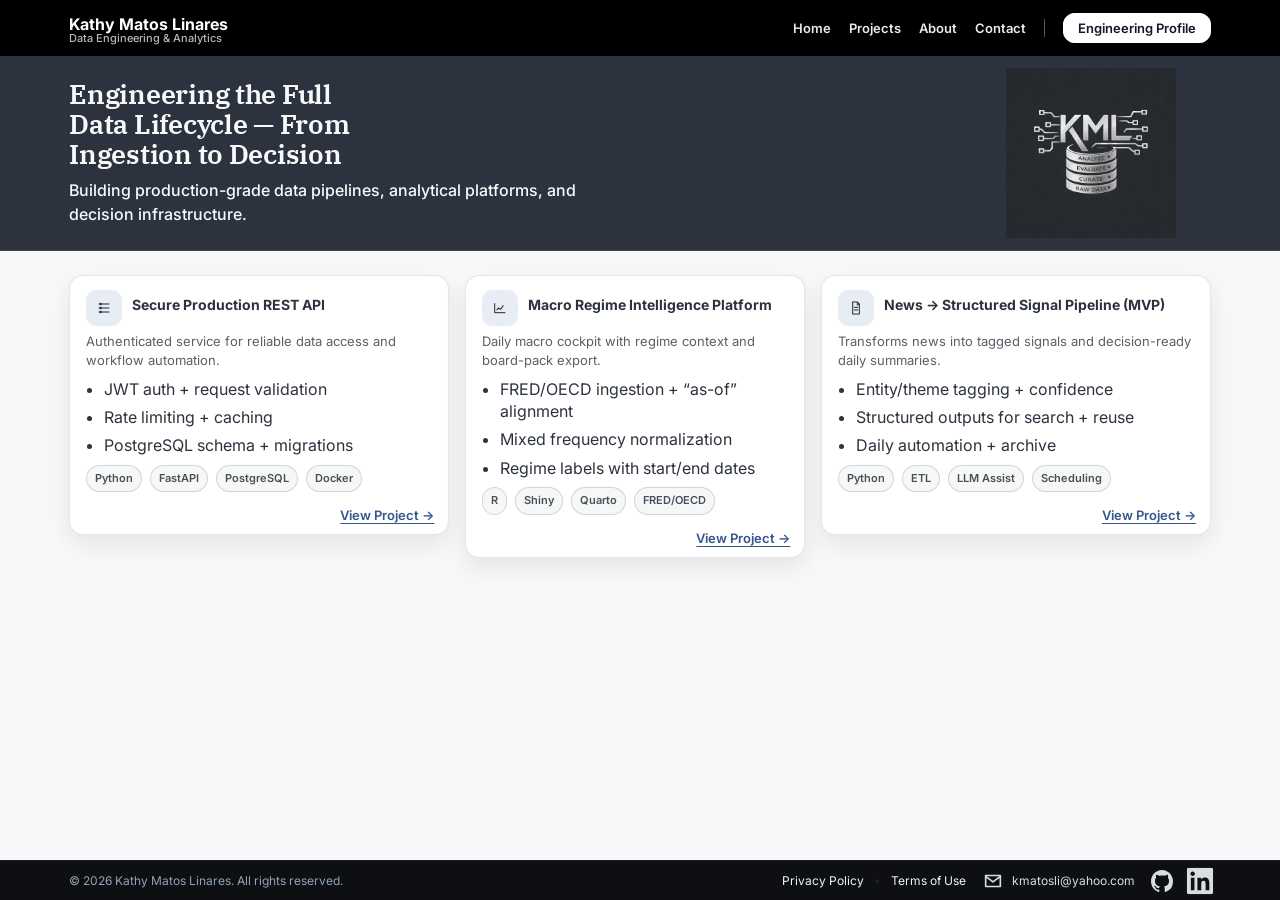
==== index.html @ 3beb9f5c "initial commit" ====
<!doctype html>
<html lang="en">
  <head>
    <!-- ============================================================
       KML — Landing Page (index.html)
       What this file does:
       - Defines the semantic HTML structure for the landing page
       - Includes required sections: Nav, Hero, Projects, Footer
       - Provides hooks for CSS + JS (hamburger menu, layout, components)
       Notes:
       - Styling lives in /css/*.css (linked below)
       - Interactions live in /js/*.js (linked below)
       ============================================================ -->
    <meta charset="UTF-8" />
    <meta name="viewport" content="width=device-width, initial-scale=1.0" />
    <meta
      name="description"
      content="Portfolio landing page showcasing data engineering, analytics infrastructure, and quantitative systems."
    />

    <title>Kathy Matos Linares | Data Engineering & Analytics</title>

    <!-- # ---- CSS (no styling here; just hooks) ---- -->
    <link rel="preconnect" href="https://fonts.googleapis.com" />
    <link rel="preconnect" href="https://fonts.gstatic.com" crossorigin />
    <link
      href="https://fonts.googleapis.com/css2?family=Inter:wght@400;500;600;700&family=IBM+Plex+Serif:wght@400;500;600&display=swap"
      rel="stylesheet"
    />

    <link rel="stylesheet" href="css/base.css" />
    <link rel="stylesheet" href="css/layout.css" />
    <link rel="stylesheet" href="css/components/architecture.css" />
    <link rel="stylesheet" href="css/components/footer.css" />
    <link rel="stylesheet" href="css/components/header.css" />
    <link rel="stylesheet" href="css/components/hero.css" />
    <link rel="stylesheet" href="css/components/project.css" />
    <!-- REMOVED: tabs.css (tabs/pills are removed from homepage) -->
    <link rel="stylesheet" href="css/components/ui.css" />
    <link rel="stylesheet" href="css/contact.css" />
    <link rel="stylesheet" href="css/pages.css" />
    <link rel="stylesheet" href="css/responsive.css" />
    <link rel="stylesheet" href="css/resume.css" />
  </head>

  <body class="page-home">
    <!-- ============================================================
       # ---- Header + Navigation Bar (Required) ----
       Requirements:
       - Uses <nav>, <ul>, <li>, <a>
       - Includes at least 4 links: Home, About, Projects, Contact
       ============================================================ -->

    <header class="site-header" role="banner">
      <nav class="container header-inner" aria-label="Primary Navigation">
        <div class="brand">
          <a class="brand-link" href="index.html" aria-label="Go to Home">
            <span class="brand-name">Kathy Matos Linares</span>
            <span class="brand-subtitle">Data Engineering &amp; Analytics</span>
          </a>
        </div>

        <ul class="navlinks">
          <li><a href="index.html">Home</a></li>
          <li><a href="projects.html">Projects</a></li>
          <li><a href="about.html">About</a></li>
          <li><a href="contact.html">Contact</a></li>

          <li class="nav-divider" aria-hidden="true"></li>

          <li>
            <a class="navlink--resume" href="resume.html"
              >Engineering Profile</a
            >
          </li>
        </ul>
      </nav>
    </header>

    <!-- ============================================================
       # ---- Main Content ----
       ============================================================ -->
    <main>
      <!-- ============================================================
         # ---- Hero Section (Required) ----
         ============================================================ -->
      <section class="hero" aria-label="Introduction">
        <div class="container hero-inner">
          <div class="hero-text">
            <h1 class="hero-title">
              Engineering the Full Data Lifecycle — From Ingestion to Decision
            </h1>

            <p class="hero-subtitle">
              Building production-grade data pipelines, analytical platforms,
              and decision infrastructure.
            </p>
          </div>

          <div class="hero-visual" aria-label="Logo">
            <img
              class="hero-logo"
              src="assets/images/kml_logo.png"
              alt="Kathy Matos logo"
            />
          </div>
        </div>
      </section>

      <!-- ============================================================
         # ---- Flagship Systems (No Tabs/Pills) ----
         ============================================================ -->
      <section class="home-panels" aria-label="Homepage Panels">
        <div class="container home-panels-inner">
          <div class="projects-grid">
            <!-- Card 1 -->
            <article class="project card">
              <div class="project-head">
                <div class="project-icon" aria-hidden="true">
                  <svg viewBox="0 0 24 24">
                    <path d="M4 6h16"></path>
                    <path d="M4 12h16"></path>
                    <path d="M4 18h16"></path>
                    <circle cx="7" cy="6" r="1"></circle>
                    <circle cx="7" cy="12" r="1"></circle>
                    <circle cx="7" cy="18" r="1"></circle>
                  </svg>
                </div>

                <h3 class="project-title">Secure Production REST API</h3>
              </div>

              <p class="project-identity">
                Authenticated service for reliable data access and workflow
                automation.
              </p>

              <ul class="project-highlights">
                <li>JWT auth + request validation</li>
                <li>Rate limiting + caching</li>
                <li>PostgreSQL schema + migrations</li>
              </ul>

              <ul class="project-tags" aria-label="Tech stack">
                <li class="tag">Python</li>
                <li class="tag">FastAPI</li>
                <li class="tag">PostgreSQL</li>
                <li class="tag">Docker</li>
              </ul>

              <a class="project-cta" href="projects.html">View Project →</a>
            </article>

            <!-- Card 2 -->
            <article class="project card">
              <div class="project-head">
                <div class="project-icon" aria-hidden="true">
                  <svg viewBox="0 0 24 24">
                    <path d="M4 19V5"></path>
                    <path d="M4 19h16"></path>
                    <path d="M7 15l3-3 3 2 4-6"></path>
                  </svg>
                </div>

                <h3 class="project-title">
                  Macro Regime Intelligence Platform
                </h3>
              </div>

              <p class="project-identity">
                Daily macro cockpit with regime context and board-pack export.
              </p>

              <ul class="project-highlights">
                <li>FRED/OECD ingestion + “as-of” alignment</li>
                <li>Mixed frequency normalization</li>
                <li>Regime labels with start/end dates</li>
              </ul>

              <ul class="project-tags" aria-label="Tech stack">
                <li class="tag">R</li>
                <li class="tag">Shiny</li>
                <li class="tag">Quarto</li>
                <li class="tag">FRED/OECD</li>
              </ul>

              <a class="project-cta" href="projects.html">View Project →</a>
            </article>

            <!-- Card 3 -->
            <article class="project card">
              <div class="project-head">
                <div class="project-icon" aria-hidden="true">
                  <svg viewBox="0 0 24 24">
                    <path d="M7 3h7l3 3v15H7V3z"></path>
                    <path d="M14 3v4h4"></path>
                    <path d="M9 11h6"></path>
                    <path d="M9 15h6"></path>
                  </svg>
                </div>

                <h3 class="project-title">
                  News → Structured Signal Pipeline (MVP)
                </h3>
              </div>

              <p class="project-identity">
                Transforms news into tagged signals and decision-ready daily
                summaries.
              </p>

              <ul class="project-highlights">
                <li>Entity/theme tagging + confidence</li>
                <li>Structured outputs for search + reuse</li>
                <li>Daily automation + archive</li>
              </ul>

              <ul class="project-tags" aria-label="Tech stack">
                <li class="tag">Python</li>
                <li class="tag">ETL</li>
                <li class="tag">LLM Assist</li>
                <li class="tag">Scheduling</li>
              </ul>

              <a class="project-cta" href="projects.html">View Project →</a>
            </article>
          </div>
        </div>
      </section>
    </main>

    <!-- ============================================================
     # ---- Footer (Required)
     FIXED STRUCTURE:
     footer.site-footer
       > .container
         > .footer-inner (flex row wrapper)
           > .footer-left
           > .footer-right
     ============================================================ -->
    <footer class="site-footer">
      <div class="container">
        <div class="footer-inner">
          <div class="footer-left">
            <p>© 2026 Kathy Matos Linares. All rights reserved.</p>
          </div>

          <div class="footer-right">
            <nav class="footer-legal" aria-label="Legal">
              <a class="footer-link" href="privacy.html">Privacy Policy</a>
              <span class="footer-dot" aria-hidden="true">•</span>
              <a class="footer-link" href="terms.html">Terms of Use</a>
            </nav>

            <a
              href="mailto:kmatosli@yahoo.com"
              class="email-link"
              aria-label="Email Kathy"
            >
              <svg
                viewBox="0 0 24 24"
                width="22"
                height="22"
                fill="none"
                stroke="currentColor"
                stroke-width="1.8"
                stroke-linecap="round"
                stroke-linejoin="round"
                aria-hidden="true"
              >
                <path d="M4 6h16v12H4z"></path>
                <path d="M4 7l8 6 8-6"></path>
              </svg>
              <span>kmatosli@yahoo.com</span>
            </a>

            <a
              href="https://github.com/kmatosli"
              target="_blank"
              rel="noreferrer"
              aria-label="GitHub Profile"
              class="footer-icon"
            >
              <svg
                viewBox="0 0 24 24"
                width="22"
                height="22"
                fill="currentColor"
                aria-hidden="true"
              >
                <path
                  d="M12 2C6.477 2 2 6.596 2 12.253c0 4.524 2.865 8.363 6.839 9.717
              .5.094.682-.22.682-.485 0-.24-.008-.874-.013-1.714-2.781.62-3.369-1.372-3.369-1.372
              -.454-1.18-1.11-1.494-1.11-1.494-.907-.636.069-.623.069-.623
              1.003.072 1.53 1.055 1.53 1.055.893 1.564 2.344 1.113 2.915.85
              .09-.664.35-1.113.636-1.37-2.221-.26-4.555-1.138-4.555-5.063
              0-1.118.39-2.032 1.029-2.748-.104-.262-.446-1.316.098-2.742
              0 0 .84-.275 2.75 1.05a9.19 9.19 0 0 1 2.504-.35c.85.004 1.706.12 2.504.35
              1.91-1.325 2.748-1.05 2.748-1.05.545 1.426.203 2.48.1 2.742
              .64.716 1.028 1.63 1.028 2.748 0 3.934-2.338 4.8-4.566 5.055
              .36.322.681.955.681 1.927 0 1.39-.012 2.512-.012 2.854
              0 .268.18.584.688.485A10.27 10.27 0 0 0 22 12.253C22 6.596 17.523 2 12 2z"
                ></path>
              </svg>
            </a>

            <a
              href="https://www.linkedin.com/in/kathy-matos-070802/"
              target="_blank"
              rel="noreferrer"
              aria-label="LinkedIn Profile"
              class="footer-icon"
            >
              <svg
                viewBox="0 0 24 24"
                width="22"
                height="22"
                fill="currentColor"
                aria-hidden="true"
              >
                <path
                  d="M20.447 20.452H17.1v-5.569c0-1.328-.027-3.037-1.852-3.037
              -1.853 0-2.136 1.445-2.136 2.939v5.667H9.655V9h3.214v1.561h.046
              c.477-.9 1.637-1.85 3.37-1.85 3.401 0 4.167 2.37 4.167 5.455v6.286zM5.337 7.433
              c-1.144 0-2.063-.926-2.063-2.065 0-1.138.92-2.063 2.063-2.063
              1.14 0 2.064.925 2.064 2.063 0 1.139-.925 2.065-2.064 2.065zM6.956 20.452H3.717V9h3.239v11.452zM22.225 0H1.771
              C.792 0 0 .774 0 1.727v20.545C0 23.227.792 24 1.771 24h20.451
              C23.2 24 24 23.227 24 22.273V1.727C24 .774 23.2 0 22.222 0h.003z"
                ></path>
              </svg>
            </a>
          </div>
        </div>
      </div>
    </footer>
  </body>
</html>
---- css/base.css ----
/* ============================================================
base.css — Global foundation (Kathy brand)
What this file does:
- Defines design tokens (colors + fonts)
- Applies safe global defaults (reset-ish)
- Sets typography defaults (Inter + IBM Plex Serif)
- DOES NOT define page layout (header/hero/cards grids belong elsewhere)

IMPORTANT:
- .container is defined ONLY in layout.css (single source of truth)
- Scrolling is allowed by default; landing page no-scroll is enforced in layout.css
============================================================ */

/* ============================================================
   # ---- Design tokens (colors + typography) ----
============================================================ */

:root {
  /* ---- Brand colors (from kathyColorList) ---- */
  --k-ink: #2c333e; /* AnchorInk */
  --k-blue-1: #34568b; /* ClassicBlue */
  --k-blue-2: #6889c0; /* Provence */
  --k-blue-3: #b3cde0; /* BabyBlue */
  --k-muted: #7c8488; /* Monument */
  --k-stucco: #a5968c; /* Stucco (rarely used) */
  --k-bg: #f7f8fa; /* OffWhite */
  --k-border: #e5e7eb; /* LightGrey */
  --k-peach: #f5b9a0; /* PeachQuartz (sparingly) */
  --k-corn: #f2e0b2; /* Cornhusk (sparingly) */

  /* ---- Header token ---- */
  --k-header-bg: #000000; /* Pure Black */

  /* ---- Typography (Serif for structure, Sans for data) ---- */
  --font-sans:
    "Inter", system-ui, -apple-system, "Segoe UI", Roboto, Helvetica, Arial,
    sans-serif;
  --font-serif: "IBM Plex Serif", Georgia, "Times New Roman", Times, serif;

  /* ---- Base type scale ---- */
  --text-base: 16px;
  --line-base: 1.5;

  /* ---- Common radii ---- */
  --radius-sm: 8px;
  --radius-md: 12px;

  /* ---- Focus ring ---- */
  --focus-ring: 0 0 0 3px rgba(104, 137, 192, 0.35); /* Provence @ 35% */
}

/* ============================================================
   Global defaults
============================================================ */

html {
  height: 100%;
  font-size: var(--text-base);
}

*,
*::before,
*::after {
  box-sizing: border-box;
}

body {
  margin: 0;

  /* Default behavior for the whole site:
     - allow normal vertical scrolling
     - prevent horizontal overflow */
  overflow-x: hidden;
  overflow-y: auto;

  font-family: var(--font-sans);
  color: var(--k-ink);
  background-color: var(--k-bg);
  line-height: 1.6;
  -webkit-font-smoothing: antialiased;
  -moz-osx-font-smoothing: grayscale;
}

/* Structural typography */
h1,
h2,
h3,
h4,
h5,
h6 {
  font-family: var(--font-serif);
  font-weight: 600;
  margin: 0;
}

p {
  margin: 0;
}

ul,
ol {
  margin: 0;
  padding: 0;
}

img {
  max-width: 100%;
  height: auto;
  display: block;
}
---- css/layout.css ----
/* ============================================================
   FILE: layout.css
   PURPOSE:
   - Owns page structure + layout primitives (containers, flex/grid, spacing)
   - Header normal flow
   - Footer fixed to bottom
   - Main fills remaining space safely (reserves footer height)
   - Does NOT own component “look” (colors, typography, buttons, etc.)
   ============================================================ */

/* ============================================================
   TOC (search tokens):
   - Tokens: :root
   - Container: .container
   - Header layout: .site-header .header-inner
   - Main layout: main
   - Hero layout: .hero-inner
   - Panels layout: .home-panels .home-panels-inner .tabpanels
   - Projects layout: .projects-grid .project.card
   - Footer layout: .site-footer
   ============================================================ */

/* =========================
   Tokens
   ========================= */

:root {
  --header-h: 64px;
  --footer-h: 44px;
}

/* =========================
   Global container
   - Single source of truth for header/footer alignment
   ========================= */

.container {
  width: min(1280px, 92%);
  margin: 0 auto;
  padding-left: 18px;
  padding-right: 18px;
}

/* =========================
   Header (normal flow)
   ========================= */

.site-header {
  min-height: var(--header-h);
}

.header-inner {
  min-height: var(--header-h);
  display: flex;
  align-items: center;
  justify-content: space-between;
}

/* =========================
   Main (viewport fit + footer-safe)
   - Footer is fixed, so reserve space with padding-bottom
   ========================= */

main {
  height: auto;
  overflow: visible;
  display: block;
}

/* =========================
   Hero layout
   ========================= */

.hero-inner {
  display: flex;
  align-items: flex-start;
  justify-content: space-between;
  gap: 36px;
}

/* =========================
   Panels containment
   - Prevent parent containers from forcing extra height
   ========================= */

.home-panels-inner,
.tabpanels {
  height: auto;
}

/* =========================
   Projects layout
   - Prevent cards from stretching taller than content
   ========================= */

.projects-grid {
  display: flex;
  gap: 16px;
  align-items: flex-start;
}

.project.card {
  align-self: flex-start;
}

/* =========================
   Footer (fixed to bottom)
   ========================= */

.site-footer {
  position: fixed;
  left: 0;
  right: 0;
  bottom: 0;
  height: var(--footer-h);
  display: flex;
  align-items: center;
  z-index: 999;
}

/* ============================================================
   Desktop/Laptop: strict no-scroll landing page (fits 100vh)
   - Mobile/tablet scroll remains allowed via responsive.css
   ============================================================ */
@media (min-width: 901px) {
  html,
  body {
    height: 100%;
    overflow: hidden;
  }

  /* Reduce chrome height slightly for smaller laptops */
  :root {
    --header-h: 56px;
    --footer-h: 40px;
  }

  main {
    height: calc(100vh - var(--header-h) - var(--footer-h));
    overflow: hidden;
    display: flex;
    flex-direction: column;
    min-height: 0;
  }

  .site-header {
    min-height: var(--header-h);
  }

  .header-inner {
    min-height: var(--header-h);
  }

  /* Hero remains content-sized */
  .hero {
    flex: 0 0 auto;
  }

  /* Panels absorb remaining height */
  .home-panels {
    flex: 1;
    min-height: 0;
  }

  .home-panels-inner {
    height: 100%;
    display: flex;
    flex-direction: column;
    min-height: 0;
  }

  /* Tabs do not grow */
  .tabs {
    flex: 0 0 auto;
  }

  /* Projects row fills leftover height */
  .projects-grid {
    flex: 1;
    min-height: 0;
    align-items: stretch;
  }

  .project.card {
    align-self: stretch;
    height: 100%;
  }

  .site-footer {
    height: var(--footer-h);
  }


   /* ============================================================
     PROJECTS PAGE ONLY: allow scroll
     ============================================================ */

  /* allow the document to scroll on projects */
  .page-projects {
    overflow-y: auto;
  }

  /* make main a normal block container so content can extend */
  .page-projects main {
    height: auto;
    overflow: visible;
    display: block;
    min-height: 0;
    padding-bottom: calc(var(--footer-h) + 24px); /* prevents last cards hiding behind fixed footer */
  }

  /* projects grid should wrap onto new rows */
  .page-projects .projects-grid {
    flex: initial;          /* neutralize the flex-fill rules */
    min-height: initial;
    align-items: flex-start;
    flex-wrap: wrap;        /* IMPORTANT: allows additional cards to wrap */
  }

  .page-projects .project.card {
    height: auto;
    align-self: flex-start;
}


/* ============================================================
   ABOUT PAGE ONLY: allow scroll
   ============================================================ */

/* allow the document to scroll on about */
.page-about {
  overflow-y: auto;
}

/* make main a normal block container so content can extend */
.page-about main {
  height: auto;
  overflow: visible;
  display: block;
  min-height: 0;
  padding-bottom: calc(var(--footer-h) + 24px); /* keeps content above fixed footer */
}
---- css/components/architecture.css ----
/* ============================================================
   # ---- Architecture Visual Strip (Engineering Profile) ----
   - Centered, narrower than body text (Option B)
   - Text arrows between nodes (Option A)
   - Subtle hover only
   ============================================================ */

.arch-visual {
  margin: 18px 0 22px 0; /* breathing room under title */
}

.arch-visual-inner {
  /* Option B: narrower and centered */
  width: min(760px, 86%);
  margin: 0 auto;

  display: flex;
  align-items: center;
  justify-content: center;
  flex-wrap: wrap; /* allows wrap on smaller screens */
  gap: 10px;
}

.arch-chip {
  font-family: var(--font-sans);
  font-weight: 700;
  font-size: 12px;
  letter-spacing: 0.01em;

  background: #fff;
  color: rgba(44, 51, 62, 0.88);
  border: 1px solid rgba(44, 51, 62, 0.14);
  border-radius: 999px;

  padding: 10px 12px;
  display: inline-flex;
  align-items: center;

  transition:
    transform 0.12s ease,
    border-color 0.12s ease,
    background 0.12s ease;
}

.arch-visual {
  margin: 14px 0 16px 0;
}

.arch-chip--accent {
  border-color: rgba(52, 86, 139, 0.55); /* ClassicBlue */
  background: rgba(104, 137, 192, 0.12); /* Provence tint */
  color: rgba(44, 51, 62, 0.92);
}

.arch-arrow {
  font-family: var(--font-sans);
  font-weight: 800;
  color: rgba(124, 132, 136, 0.65); /* Monument-ish */
  user-select: none;
}

/* Subtle hover only */
.arch-chip:hover {
  transform: translateY(-1px);
  border-color: rgba(44, 51, 62, 0.22);
}

.arch-chip--accent:hover {
  border-color: rgba(52, 86, 139, 0.78);
}
---- css/components/footer.css ----
/* ============================================================
   FILE: footer.css
   TOC (search tokens):
   - Footer surface: .site-footer
   - Container alignment: .site-footer .container
   - Row layout: .footer-inner .footer-left .footer-right
   - Legal links: .footer-legal .footer-link .footer-dot
   - Contact: .email-link
   - Icons: .footer-icon
   - SVG baseline fix: .site-footer svg
   ============================================================ */

/* =========================
   Footer surface (appearance)
   ========================= */

.site-footer {
  background: #0d0f13;
  border-top: 1px solid rgba(255, 255, 255, 0.06);
  line-height: 1;
}

/* =========================
   Container alignment (structural)
   IMPORTANT:
   - Do NOT override .container width/padding here
   - This is what keeps header/footer aligned
   ========================= */

.site-footer .container {
  height: 100%;
  display: flex;
  align-items: center;
  padding-top: 0;
  padding-bottom: 0;
}

/* =========================
   Footer row layout
   ========================= */

.footer-inner {
  width: 100%;
  display: flex;
  justify-content: space-between;
  align-items: center;
  gap: 16px;
}

.footer-left {
  font-size: 12px;
  color: #94a3b8;
  opacity: 1;
}

.footer-left p {
  margin: 0;
}

.footer-right {
  display: flex;
  align-items: center;
  gap: 16px;
}

/* =========================
   Legal links
   ========================= */

.footer-legal {
  display: flex;
  align-items: center;
  gap: 10px;
  font-family: var(--font-sans);
  font-size: 12px;
  opacity: 1;
}

.footer-link {
  color: #f1f5f9;
  text-decoration: none;
}

.footer-link:hover {
  text-decoration: underline;
  text-underline-offset: 4px;
}

.footer-dot {
  opacity: 0.5;
}

/* =========================
   Email link (icon + text)
   ========================= */

.email-link {
  display: inline-flex;
  align-items: center;
  gap: 8px;
  text-decoration: none;
  color: #d9dde3;
  font-size: 12px;
  opacity: 1;
  transition: opacity 0.2s ease;
}

.email-link:hover {
  opacity: 1;
}

/* =========================
   Icons
   ========================= */

.footer-icon {
  display: inline-flex;
  align-items: center;
  justify-content: center;
  color: #d9dde3;
  opacity: 1;
  transform: scale(1.2);
  transform-origin: center;
  transition:
    transform 0.2s ease,
    opacity 0.2s ease;
}

.footer-icon:hover {
  transform: translateY(-2px);
  opacity: 1;
}

/* SVG baseline fix */
.site-footer svg {
  display: block;
}

.footer-icon svg {
  width: 22px;
  height: 22px;
}

.email-link svg {
  width: 22px;
  height: 22px;
}
---- css/components/header.css ----
/* ============================================================
   FILE: header.css
   PURPOSE:
   - Header styling only (no layout sizing)
   - Brand + navigation
   - Resume CTA variant
   ============================================================ */

/* =========================
   Header appearance
   ========================= */

.site-header {
  background: var(--k-header-bg); /* Pure black */
}

/* =========================
   Brand
   ========================= */

.brand-link {
  display: inline-flex;
  flex-direction: column;
  gap: 1px;
  line-height: 1.05;
  text-decoration: none;
}

.brand-name {
  font-family: var(--font-sans);
  font-weight: 700;
  font-size: 16px;
  line-height: 1.05;
  color: #fff;
}

.brand-subtitle {
  font-family: var(--font-sans);
  font-weight: 500;
  font-size: 11px;
  line-height: 1;
  margin: 0;
  color: rgba(255, 255, 255, 0.72);
}

/* =========================
   Nav
   ========================= */

.navlinks {
  list-style: none;
  display: flex;
  align-items: center;
  gap: 18px;
  margin: 0;
  padding: 0;
}

.navlinks a {
  font-family: var(--font-sans);
  font-weight: 600;
  font-size: 13px;
  line-height: 1;
  color: #ffffff;
  text-decoration: none;
  opacity: 0.92;
  transition: opacity 0.18s ease;
}

.navlinks a:hover {
  opacity: 1;
  text-decoration: underline;
  text-underline-offset: 6px;
}

.navlinks a:focus-visible {
  outline: 2px solid var(--k-blue-2);
  outline-offset: 3px;
  border-radius: 6px;
  opacity: 1;
}

/* =========================
   Divider
   ========================= */

.nav-divider {
  width: 1px;
  height: 18px;
  background: rgba(255, 255, 255, 0.35);
}

/* =========================
   Resume CTA (Engineering Profile)
   FIXED: specificity + visible text
   ========================= */

.navlinks a.navlink--resume {
  background: #ffffff;
  color: #111827; /* dark readable text */

  padding: 6px 14px;
  border-radius: 12px;

  border: 1px solid rgba(255, 255, 255, 0.85);

  /* fixed shadow (previous version invalid) */
  box-shadow: 0 8px 18px rgba(0, 0, 0, 0.18);

  opacity: 1;
  text-decoration: none;

  transition:
    transform 0.18s ease,
    box-shadow 0.18s ease,
    background 0.18s ease;
}

.navlinks a.navlink--resume:hover {
  transform: translateY(-1px);
  box-shadow: 0 12px 24px rgba(0, 0, 0, 0.22);
  text-decoration: none;
}

.navlinks a.navlink--resume:focus-visible {
  outline: 2px solid var(--k-blue-2);
  outline-offset: 3px;
  border-radius: 12px;
}
---- css/components/hero.css ----
/* ============================================================
   FILE: hero.css
   TOC (search tokens):
   - Surface: .hero
   - Layout: .hero-inner .hero-text .hero-visual
   - Typography: .hero-title .hero-subtitle .hero-specialization
   - Divider + tags: .hero-divider .hero-tags
   - Logo: .hero-logo .logo-sheen ::after @keyframes sheenUp
   - Motion: prefers-reduced-motion
   ============================================================ */

/* =========================
   Hero surface (appearance)
   ========================= */

.hero {
  background: var(--k-ink); /* AnchorInk */
  color: var(--k-bg); /* readable text on dark */

  /* KEY FIX: shrink vertical footprint */
  padding-top: 16px;
  padding-bottom: 16px;
  border-bottom: 1px solid rgba(255, 255, 255, 0.08); /* subtle transition edge */
}

/* =========================
   Hero layout (structural)
   - Keeps logo from forcing extra height
   ========================= */

.hero-inner {
  display: flex;
  justify-content: space-between;
  align-items: center; /* KEY: vertically center rather than stretch */
  gap: 24px; /* tighter than before */
}

.hero-text {
  min-width: 0; /* prevents overflow issues with long text */
}

.hero-visual {
  display: flex;
  align-items: center;
  justify-content: flex-end; /* align to container edge */
  max-height: 260px;
  min-width: 0;
}

/* =========================
   Hero typography
   ========================= */

.hero-title {
  font-family: var(--font-serif); /* IBM Plex Serif */
  font-weight: 600;
  font-size: clamp(21px, 2.08vw, 29px);
  line-height: 1.12;
  letter-spacing: -0.01em;
  margin: 0 0 10px 0; /* slightly tighter */
  color: var(--k-bg); /* OffWhite */
  max-width: 20ch;
}

.hero-subtitle {
  font-family: var(--font-sans); /* Inter */
  font-weight: 500;
  font-size: 16px; /* requirement */
  line-height: 1.5; /* requirement */
  margin: 0; /* KEY FIX: remove extra bottom space */
  color: #f8fafc; /* keeps strong contrast */
  max-width: 56ch;
}

/* Keep this class for other pages/variants, even if removed from index.html */
.hero-specialization {
  margin: 10px 0 0 0;
  font-family: var(--font-sans);
  font-size: 13px;
  line-height: 1.5;
  color: rgba(255, 255, 255, 0.7);
  max-width: 62ch;
}

/* =========================
   Divider + tags
   ========================= */

.hero-divider {
  height: 1px;
  width: 100%;
  background: rgba(255, 255, 255, 0.16);
  margin: 12px 0 12px 0; /* slightly tighter */
}

.hero-tags {
  list-style: none;
  display: flex;
  flex-wrap: wrap;
  gap: 10px;
  margin: 0; /* KEY FIX: remove extra bottom space */
  padding: 0;
}

/* =========================
   Logo
   - KEY FIX: smaller + responsive clamp
   ========================= */

.hero-logo {
  width: clamp(180px, 22vw, 240px); /* smaller than min(320px, 40vw) */
  height: auto;
  max-height: 220px;
  object-fit: contain;
}

/* sheen wrapper stays intact */
.logo-sheen {
  position: relative;
  display: inline-block;
  border-radius: 16px;
  overflow: hidden;
}

.logo-sheen::after {
  content: "";
  position: absolute;
  top: 110%;
  left: -30%;
  width: 160%;
  height: 55%;
  transform: rotate(-12deg);
  background: linear-gradient(
    to right,
    rgba(255, 255, 255, 0) 0%,
    rgba(255, 255, 255, 0.1) 35%,
    rgba(255, 255, 255, 0.22) 50%,
    rgba(255, 255, 255, 0.1) 65%,
    rgba(255, 255, 255, 0) 100%
  );
  animation: sheenUp 9s ease-in-out infinite;
  pointer-events: none;
}

@keyframes sheenUp {
  0%,
  55% {
    top: 115%;
    opacity: 0;
  }
  60% {
    opacity: 0.25;
  }
  78% {
    top: -60%;
    opacity: 0.18;
  }
  100% {
    top: -60%;
    opacity: 0;
  }
}

/* =========================
   Motion accessibility
   ========================= */

@media (prefers-reduced-motion: reduce) {
  .logo-sheen::after {
    animation: none;
  }
}

@media (min-width: 901px) {
  .hero {
    padding-top: 12px;
    padding-bottom: 12px;
  }

  .hero-inner {
    gap: 18px;
  }

  .hero-title {
    margin-bottom: 8px;
  }

  .hero-visual {
    max-height: 200px;
  }

  .hero-logo {
    max-height: 170px;
  }
}
---- css/components/project.css ----
/* ============================================================
   FILE: project.css
   PURPOSE:
   - Make cards compact
   - Remove excess bottom whitespace
   - Keep original font sizes
   - Fix: remove stretching + tighten CTA + make tags readable on white cards
   - NEW: Pin CTA bottom-right without adding height
   ============================================================ */

/* =========================
   Card shell
   ========================= */

.project.card {
  border: 1px solid rgba(44, 51, 62, 0.12);
  border-radius: 14px;
  background: #fff;
  transition:
    transform 0.18s ease,
    box-shadow 0.18s ease,
    border-color 0.18s ease;
  box-shadow: 0 10px 24px rgba(0, 0, 0, 0.08);

  padding: 16px;
  align-self: flex-start;
  overflow: visible;
  height: auto;
  min-height: 0;

  /* NEW: anchor the absolute CTA */
  position: relative;
}

.project.card:hover {
  transform: translateY(-2px);
  box-shadow: 0 14px 30px rgba(0, 0, 0, 0.12);
  border-color: rgba(44, 51, 62, 0.22);
}

/* =========================
   Icon chip
   ========================= */

.project-icon {
  width: 36px;
  height: 36px;
  border-radius: 10px;
  background: rgba(104, 137, 192, 0.16);
  display: inline-flex;
  align-items: center;
  justify-content: center;
  margin: 0 0 6px 0;
}

.project-icon svg {
  width: 16px;
  height: 16px;
  stroke: currentColor;
  fill: none;
  stroke-width: 1.6;
  display: block;
}

/* =========================
   Card header row (icon + title)
   - saves vertical space by placing title beside icon
   ========================= */

.project-head {
  display: flex;
  align-items: center;
  gap: 10px;
  margin: 0 0 6px 0; /* replaces stacked spacing */
}

/* remove bottom margin when icon sits in the header row */
.project-head .project-icon {
  margin: 0;
  flex: 0 0 auto;
}

/* keep titles on one line to save height (ellipsis allowed) */
.project-head .project-title {
  margin: 0;
  white-space: nowrap;
  overflow: hidden;
  text-overflow: ellipsis;
  min-width: 0;
}

/* =========================
   Typography (UNCHANGED)
   ========================= */

.project-title {
  font-family: var(--font-sans);
  font-weight: 700;
  font-size: 14px;
  margin: 0 0 6px 0;
  color: var(--k-ink);
}

.project-identity {
  font-family: var(--font-sans);
  font-size: 13px;
  line-height: 1.35;
  margin: 0 0 8px 0;
  color: rgba(44, 51, 62, 0.78);
}

/* =========================
   Highlights
   ========================= */

.project-highlights {
  margin: 0;
  padding-left: 16px;
  font-size: 16px;
  line-height: 1.55;
  margin-top: 12px;
}

.project-highlights li {
  margin: 0;
}

.project-highlights li + li {
  margin-top: 8px;
}

/* =========================
   Tags
   ========================= */

.project-tags {
  list-style: none;
  display: flex;
  flex-wrap: wrap;
  gap: 4px;
  margin: 6px 0 0 0;
  padding: 0;
}

/* REMOVE BOTTOM WHITESPACE */
.project-tags:last-child {
  margin-bottom: 0;
}

/* Prevent margin collapse from last child */
.project.card > *:last-child {
  margin-bottom: 0;
}

/* your existing size rule */
.project-tags .tag {
  font-size: 10px;
  padding: 0;
}

/* FIX: tags were inheriting global white-on-transparent styles (ui.css) */
.project.card .tag {
  color: rgba(44, 51, 62, 0.85);
  border: 1px solid rgba(44, 51, 62, 0.18);
  background: rgba(44, 51, 62, 0.04);
}

/* ============================================================
   HARD OVERRIDES (wins against ui.css / global .card rules)
   - removes bottom whitespace
   - prevents flex "space-between" stretch
   - NEW: reserve space for bottom-right CTA
   ============================================================ */

.project.card {
  height: auto !important;
  min-height: 0 !important;
  display: block !important;

  /* IMPORTANT:
     This used to be 14px !important which prevents CTA pinning.
     We reserve space so CTA doesn't overlap tags. */
  padding-bottom: 42px !important;
}

.project.card > *:last-child {
  margin-bottom: 0 !important;
  padding-bottom: 0 !important;
}

.project-highlights,
.project-tags {
  margin-bottom: 0 !important;
}

.project-tags {
  padding-bottom: 0 !important;
}

/* ============================================================
   Desktop/Laptop: compact cards WITHOUT stretching height
   ============================================================ */

@media (min-width: 901px) {
  .project.card {
    padding: 14px 16px !important; /* slightly tighter */
    padding-bottom: 42px !important; /* keep CTA reserve */
    display: block !important;
    height: auto !important;
    min-height: 0 !important;
  }

  /* keep project-head spacing tight on desktop */
  .project-head {
    margin-bottom: 6px !important;
  }

  /* ensure the default bottom margin doesn't re-add height */
  .project-title {
    margin-bottom: 6px !important;
  }

  .project-identity {
    line-height: 1.45 !important;
    margin-bottom: 8px !important;
  }

  .project-highlights {
    margin: 8px 0 0 0;
    padding-left: 18px;
    line-height: 1.4;
  }

  .project-highlights li {
    margin: 0;
  }

  .project-highlights li + li {
    margin-top: 6px !important;
  }

  .project-tags {
    margin-top: 8px !important;
    gap: 8px !important;
  }

  .project-tags .tag {
    font-size: 11px !important;
    padding: 4px 8px !important;
  }
}

/* =========================
   CTA
   - NEW: bottom-right pinned, does not add whitespace
   ========================= */

.project-cta {
  display: inline-block;
  margin-top: 0; /* remove flow spacing */
  font-family: var(--font-sans);
  font-weight: 600;
  font-size: 13px;
  line-height: 1.1;
  color: var(--k-blue-1);
  text-decoration: underline;
  text-underline-offset: 3px;

  /* pin bottom-right inside the card */
  position: absolute;
  right: 14px;
  bottom: 12px;
  white-space: nowrap;
}

.project-cta:hover {
  color: var(--k-blue-2);
}

.section-kicker {
  margin: 0 0 10px 0;
  font-family: var(--font-sans);
  font-size: 13px;
  line-height: 1.35;
  color: rgba(44, 51, 62, 0.7);
}
---- css/components/ui.css ----
/* Button primitives (reusable across site) */
.btn {
  display: inline-block;
  padding: 10px 14px;
  border-radius: 12px;
  font-family: var(--font-sans);
  font-weight: 600;
  font-size: 13px;
  text-decoration: none;
}

.btn-primary {
  background: var(--k-blue-1); /* Classic Blue */
  color: var(--k-bg);
}

.btn-primary:hover,
.btn-primary:focus {
  background: var(--k-blue-2); /* Provence */
  color: var(--k-bg);
}

.btn-secondary {
  background: transparent;
  color: var(--k-bg);
  border: 1px solid rgba(229, 231, 235, 0.35); /* LightGrey subtle */
}

.btn-secondary:hover,
.btn-secondary:focus {
  background: var(--k-blue-2); /* Provence */
  color: var(--k-bg);
}

.tag {
  font-family: var(--font-sans);
  font-size: 12px;
  font-weight: 600;
  color: rgba(255, 255, 255, 0.85);
  border: 1px solid rgba(255, 255, 255, 0.22);
  background: rgba(255, 255, 255, 0.06);
  padding: 7px 10px;
  border-radius: 999px;
}

.section-title {
  font-family: var(--font-serif);
  font-weight: 600;
  font-size: 18px;
  margin: 0;
  color: var(--k-ink);
}

.section-link {
  font-family: var(--font-sans);
  font-weight: 600;
  font-size: 13px;
  text-decoration: none;
  color: var(--k-blue-1);
}

.section-link:hover {
  text-decoration: underline;
  text-underline-offset: 5px;
}

.section-kicker {
  font-family: var(--font-sans);
  font-size: 12px;
  font-weight: 600;
  color: rgba(44, 51, 62, 0.65);
}
---- css/contact.css ----
/* css/contact.css — CONTACT PAGE ONLY
   Goal: compact, enterprise-grade, consistent with homepage system.
   NOTE: No page background is hardcoded. We inherit the site background.
*/

.contact-page {
  /* Layout */
  padding: 18px 0 28px;
}

.contact-page .container {
  /* Uses the global .container width/axis; this just prevents overly-wide content if needed */
  max-width: 980px;
}

/* -------------------------------------------------------------------------- */
/* Typography — reuse your global font vars (as used in pages.css)             */
/* -------------------------------------------------------------------------- */
.contact-page h1,
.contact-page h2,
.contact-page h3 {
  font-family: var(--font-serif);
}

.contact-page p,
.contact-page li,
.contact-page a,
.contact-page span {
  font-family: var(--font-sans);
}

/* -------------------------------------------------------------------------- */
/* Surface tokens (transparent overlays that work on your homepage background) */
/* -------------------------------------------------------------------------- */
.contact-page {
  --c-surface: rgba(255, 255, 255, 0.05);
  --c-surface-2: rgba(255, 255, 255, 0.08);
  --c-border: rgba(255, 255, 255, 0.14);
  --c-border-strong: rgba(255, 255, 255, 0.18);

  --c-text: rgba(255, 255, 255, 0.92);
  --c-muted: rgba(255, 255, 255, 0.74);
  --c-muted-2: rgba(255, 255, 255, 0.62);

  --c-shadow: 0 16px 38px rgba(0, 0, 0, 0.35);
  --c-shadow-soft: 0 10px 24px rgba(0, 0, 0, 0.22);

  --c-radius: 16px;
  --c-radius-sm: 12px;

  --c-focus: 2px solid rgba(255, 255, 255, 0.88);
  --c-focus-offset: 3px;
}

/* If your site is viewed in light mode, keep readability without flipping the whole page */
@media (prefers-color-scheme: light) {
  .contact-page {
    --c-surface: rgba(17, 24, 39, 0.04);
    --c-surface-2: rgba(17, 24, 39, 0.06);
    --c-border: rgba(17, 24, 39, 0.12);
    --c-border-strong: rgba(17, 24, 39, 0.18);

    --c-text: rgba(17, 24, 39, 0.96);
    --c-muted: rgba(17, 24, 39, 0.72);
    --c-muted-2: rgba(17, 24, 39, 0.6);

    --c-shadow: 0 14px 32px rgba(17, 24, 39, 0.12);
    --c-shadow-soft: 0 10px 22px rgba(17, 24, 39, 0.08);

    --c-focus: 2px solid rgba(17, 24, 39, 0.92);
  }
}

/* Safety: don’t let shared CSS accidentally recolor */
.contact-page h1,
.contact-page h2,
.contact-page h3,
.contact-page p,
.contact-page li {
  color: var(--c-text);
}

/* -------------------------------------------------------------------------- */
/* HERO — reduced header-to-hero gap + side CTA                               */
/* -------------------------------------------------------------------------- */
.contact-hero {
  padding: 12px 0 14px; /* tight like homepage */
  border-bottom: 1px solid var(--c-border);
}

.contact-hero__inner {
  display: flex;
  justify-content: space-between;
  align-items: flex-start;
  gap: 18px;
}

.contact-eyebrow {
  margin: 0 0 10px;
  letter-spacing: 0.14em;
  text-transform: uppercase;
  font-size: 0.82rem;
  color: var(--c-muted);
}

.contact-hero__copy h1 {
  margin: 0 0 10px;
  line-height: 1.12;
  font-weight: 600;
  font-size: clamp(30px, 3.1vw, 44px); /* matches your big homepage feel */
  color: var(--c-text);
}

.contact-subtitle {
  margin: 0 0 12px;
  max-width: 62ch;
  color: var(--c-muted);
  line-height: 1.5;
}

/* Chips (compressed) */
.contact-hero__areas {
  display: flex;
  flex-wrap: wrap;
  gap: 10px 12px;
  align-items: center;
  margin: 0;
}

.areas-label {
  color: var(--c-muted-2);
  font-size: 0.95rem;
}

.areas-chips {
  list-style: none;
  padding: 0;
  margin: 0;
  display: flex;
  flex-wrap: wrap;
  gap: 10px;
}

.chip {
  padding: 8px 10px;
  border-radius: 999px;
  border: 1px solid var(--c-border);
  background: var(--c-surface-2);
  color: var(--c-text);
  font-size: 0.92rem;
  line-height: 1;
  white-space: nowrap;
}

/* Right-side CTA */
.contact-hero__cta {
  flex: 0 0 auto;
  min-width: 180px;
  display: flex;
  flex-direction: column;
  align-items: flex-end;
  gap: 8px;
  padding-top: 22px; /* aligns with headline baseline */
}

.cta-hint {
  margin: 0;
  font-size: 0.9rem;
  color: var(--c-muted-2);
  text-align: right;
  max-width: 26ch;
}

/* -------------------------------------------------------------------------- */
/* Buttons — minimal, page-scoped                                              */
/* -------------------------------------------------------------------------- */
.contact-page .btn {
  display: inline-flex;
  align-items: center;
  justify-content: center;
  text-decoration: none;
  border-radius: 999px;
  padding: 12px 16px;
  font-weight: 600;
  line-height: 1;
  border: 1px solid transparent;
  transition:
    transform 120ms ease,
    box-shadow 120ms ease,
    background-color 120ms ease,
    border-color 120ms ease;
  user-select: none;
}

.contact-page .btn:focus-visible {
  outline: var(--c-focus);
  outline-offset: var(--c-focus-offset);
}

.contact-page .btn-primary {
  background: var(--c-text);
  color: rgba(0, 0, 0, 0.9);
  box-shadow: var(--c-shadow-soft);
}

.contact-page .btn-primary:hover {
  transform: translateY(-1px);
  box-shadow: var(--c-shadow);
}

.contact-page .btn-secondary {
  background: var(--c-surface-2);
  border-color: var(--c-border-strong);
  color: var(--c-text);
}

.contact-page .btn-secondary:hover {
  transform: translateY(-1px);
  box-shadow: var(--c-shadow-soft);
}

/* -------------------------------------------------------------------------- */
/* SECTION HEAD                                                                */
/* -------------------------------------------------------------------------- */
.contact-engagement {
  padding: 16px 0 10px; /* reduced dead space */
}

.section-head {
  display: flex;
  align-items: baseline;
  justify-content: space-between;
  gap: 14px;
  margin: 14px 0 14px;
}

.section-title {
  margin: 0;
  line-height: 1.2;
  font-weight: 600;
  font-size: 1.55rem;
}

.section-subtitle {
  margin: 0;
  color: var(--c-muted);
  line-height: 1.5;
  max-width: 70ch;
}

/* -------------------------------------------------------------------------- */
/* Cards — 3 columns desktop, subtle hover lift                                */
/* -------------------------------------------------------------------------- */
.cards-grid {
  display: grid;
  grid-template-columns: repeat(3, minmax(0, 1fr));
  gap: 14px;
}

.card {
  border: 1px solid var(--c-border);
  background: var(--c-surface);
  border-radius: var(--c-radius);
  box-shadow: var(--c-shadow-soft);
  padding: 14px;
  transition:
    transform 120ms ease,
    box-shadow 120ms ease;
}

.card:hover {
  transform: translateY(-2px);
  box-shadow: var(--c-shadow);
}

.card__header {
  margin-bottom: 10px;
  padding-bottom: 10px;
  border-bottom: 1px solid var(--c-border);
}

.card__title {
  margin: 0 0 8px;
  line-height: 1.2;
  font-weight: 600;
  font-size: 1.12rem;
}

.card__desc {
  margin: 0;
  color: var(--c-muted);
  line-height: 1.45;
}

.card__label {
  margin: 0 0 8px;
  color: var(--c-muted-2);
  font-size: 0.95rem;
  font-weight: 700;
}

.card__label--optional {
  margin-top: 12px;
}

.card__list {
  margin: 0 0 10px;
  padding-left: 18px;
  color: var(--c-text);
  line-height: 1.5;
}

.card__list li {
  margin: 6px 0;
}

.card__list--optional li {
  color: var(--c-muted);
}

.card__close {
  margin: 0;
  color: var(--c-muted);
  line-height: 1.45;
}

/* -------------------------------------------------------------------------- */
/* Response strip — compact, no dead space                                     */
/* -------------------------------------------------------------------------- */
.response-strip {
  margin-top: 14px;
  padding: 14px;
  border-radius: var(--c-radius);
  border: 1px solid var(--c-border-strong);
  background: var(--c-surface-2);
  box-shadow: var(--c-shadow-soft);
}

.response-strip__inner {
  display: grid;
  grid-template-columns: 1.35fr 0.65fr;
  gap: 14px;
  align-items: center;
}

.response-strip__title {
  margin: 0 0 8px;
  font-weight: 600;
  font-size: 1.25rem;
}

.response-strip__text {
  margin: 0;
  color: var(--c-muted);
  line-height: 1.5;
  max-width: 80ch;
}

.response-strip__cta {
  display: flex;
  flex-direction: column;
  gap: 10px;
  align-items: flex-start;
  justify-content: center;
}

.response-strip__note {
  margin: 0;
  color: var(--c-muted-2);
  font-size: 0.95rem;
  line-height: 1.35;
}

/* -------------------------------------------------------------------------- */
/* Responsive                                                                  */
/* -------------------------------------------------------------------------- */
@media (max-width: 980px) {
  .contact-hero__inner {
    flex-direction: column;
    gap: 10px;
  }

  .contact-hero__cta {
    padding-top: 0;
    align-items: flex-start;
  }

  .section-head {
    flex-direction: column;
    align-items: flex-start;
  }

  .cards-grid {
    grid-template-columns: repeat(2, minmax(0, 1fr));
  }

  .response-strip__inner {
    grid-template-columns: 1fr;
  }

  .response-strip__cta {
    flex-direction: row;
    flex-wrap: wrap;
    align-items: center;
  }
}

@media (max-width: 640px) {
  .contact-page {
    padding: 14px 0 24px;
  }

  .cards-grid {
    grid-template-columns: 1fr;
  }
}

@media (prefers-reduced-motion: reduce) {
  .contact-page .btn,
  .card {
    transition: none;
  }

  .contact-page .btn-primary:hover,
  .contact-page .btn-secondary:hover,
  .card:hover {
    transform: none;
  }
}
---- css/pages.css ----
/* ============================================================
   HOMEPAGE: Hero → Flagship spacing
   - Adds a subtle, senior gap without changing layout math
   ============================================================ */

.home-panels {
  margin-top: 24px;
}

/* =========================
   About page: executive layout
   - Constrain readable width
   - Consistent vertical rhythm
   ========================= */

.page-narrow {
  max-width: 780px; /* within 720–800 target */
  margin: 0 auto; /* centered on container axis */
}

.page-title {
  font-family: var(--font-serif);
  font-weight: 600;
  margin: 0 0 24px 0;
}

.page-lede,
.page-body {
  font-family: var(--font-sans);
  line-height: 1.6;
  margin: 0;
}

.page-lede + .page-lede,
.page-body + .page-body {
  margin-top: 14px;
}

/* Section spacing: 48px above headings, 24px below headings */
.about-section + .about-section {
  margin-top: 48px;
}

.page-h2 {
  font-family: var(--font-serif);
  font-weight: 600;
  margin: 0 0 24px 0;
}

.page-list {
  margin: 0;
  padding-left: 18px;
  line-height: 1.6;
}

.page-list li + li {
  margin-top: 10px;
}

/* CTA block: structured, not decorative */
.cta-block {
  border: 1px solid rgba(44, 51, 62, 0.12);
  border-radius: 14px;
  background: #fff;
  padding: 16px 18px;
}

.cta-links {
  display: flex;
  flex-wrap: wrap;
  gap: 12px 16px;
}

.cta-link {
  font-family: var(--font-sans);
  font-weight: 700;
  font-size: 13px;
  color: var(--k-blue-1);
  text-decoration: underline;
  text-underline-offset: 4px;
}

.cta-link:hover,
.cta-link:focus {
  color: var(--k-blue-2);
}

/* Nav active state (no header.css changes) */
.navlinks a[aria-current="page"] {
  opacity: 1;
  text-decoration: underline;
  text-underline-offset: 6px;
}

.page-narrow {
  max-width: 780px;
  margin: 0 auto;
}

.about-section + .about-section {
  margin-top: 48px;
}

.page-title,
.page-h2 {
  margin: 0 0 24px 0;
}

.page-lede,
.page-body,
.page-list {
  line-height: 1.6;
}

.page-list {
  padding-left: 18px;
}

.page-list li + li {
  margin-top: 10px;
}

.cta-block {
  border: 1px solid rgba(44, 51, 62, 0.12);
  border-radius: 14px;
  padding: 16px 18px;
  background: #fff;
}

.cta-links {
  display: flex;
  gap: 16px;
  flex-wrap: wrap;
}

.cta-link {
  font-weight: 700;
  font-size: 13px;
  text-decoration: underline;
  text-underline-offset: 4px;
}

.navlinks a[aria-current="page"] {
  opacity: 1;
  text-decoration: underline;
  text-underline-offset: 6px;
}

/* =========================
   About page — Strategic Differentiator
   Add to pages.css or about.css
   ========================= */

.page-narrow {
  max-width: 780px;
  margin: 0 auto;
}

.page-kicker {
  margin: 18px 0 10px;
  font-family: var(--font-sans);
  font-size: 12px;
  letter-spacing: 0.12em;
  text-transform: uppercase;
  color: rgba(17, 24, 39, 0.55);
}

.about-hero {
  margin-top: 10px;
}

.page-title {
  margin: 0 0 14px 0;
}

.page-lede {
  margin: 0 0 10px 0;
  font-family: var(--font-sans);
  font-size: 16px;
  line-height: 1.6;
  color: rgba(17, 24, 39, 0.85);
}

.page-body {
  margin: 0;
  font-family: var(--font-sans);
  font-size: 15px;
  line-height: 1.7;
  color: rgba(17, 24, 39, 0.82);
}

.about-section {
  margin-top: 36px;
}

.page-h2 {
  margin: 0 0 14px 0;
}

.page-list {
  margin: 0;
  padding-left: 18px;
  font-family: var(--font-sans);
  font-size: 15px;
  line-height: 1.7;
  color: rgba(17, 24, 39, 0.82);
}

.page-list li + li {
  margin-top: 10px;
}

/* CTA panel */
.cta-panel {
  margin-top: 6px;
  border-radius: 16px;
  padding: 18px 18px;
  background: #111827; /* dark panel */
  color: #fff;
  display: flex;
  justify-content: space-between;
  gap: 16px;
  align-items: center;
  flex-wrap: wrap;
}

.cta-title {
  margin: 0 0 6px 0;
  font-family: var(--font-sans);
  font-weight: 700;
  font-size: 16px;
  line-height: 1.25;
}

.cta-subtitle {
  margin: 0;
  font-family: var(--font-sans);
  font-size: 13px;
  line-height: 1.5;
  color: rgba(255, 255, 255, 0.78);
}

.cta-actions {
  display: flex;
  gap: 10px;
  align-items: center;
  flex-wrap: wrap;
}

/* Buttons (safe minimal styles if you don't already have them) */
.btn {
  display: inline-flex;
  align-items: center;
  justify-content: center;
  padding: 10px 14px;
  border-radius: 12px;
  font-family: var(--font-sans);
  font-size: 13px;
  font-weight: 700;
  text-decoration: none;
  white-space: nowrap;
}

.btn--primary {
  background: #ffffff;
  color: #111827;
}

.btn--ghost {
  border: 1px solid rgba(255, 255, 255, 0.35);
  color: #ffffff;
}
---- css/responsive.css ----
/* ============================================================
   FILE: responsive.css
   PURPOSE:
   - Tablet and down: allow normal scrolling + stack hero
   - Phone: keep any phone-specific layout tweaks
   ============================================================ */

/* --- Tablet and down: stack hero, allow wrapping, ENABLE SCROLL --- */
@media (max-width: 900px) {
  /* ✅ Undo desktop no-scroll strategy */
  html,
  body {
    height: auto;
    overflow: auto;
  }

  main {
    height: auto;
    overflow: visible;
    display: block;
  }

  /* ✅ Footer returns to normal document flow on tablet/phone */
  .site-footer {
    position: static;
    height: auto;
  }

  /* Existing layout behavior */
  .hero-inner {
    flex-direction: column;
    align-items: flex-start;
    gap: 18px;
  }

  .hero-visual {
    flex: 0 0 auto;
    width: 100%;
    justify-content: flex-start;
  }

  .projects-grid {
    flex-wrap: wrap;
  }

  .project.card {
    flex: 1 1 280px;
  }
}

/* --- Phone: keep phone-only tweaks (scroll already enabled above) --- */
@media (max-width: 600px) {
  /* Add phone-specific refinements here if needed.
     (No scroll rules here—handled at <=900px to cover all tablets.) */
}
---- css/resume.css ----
/* Resume page only — keep consistent with your existing tokens/fonts */

.resume-page {
  background: var(--k-bg);
  padding: 22px 0 34px 0;
}

/* Top hero block (compact, not poster-board tall) */
.resume-hero {
  display: grid;
  grid-template-columns: 1.35fr 1fr;
  gap: 18px;
  align-items: start;
  padding: 18px 0 10px 0;
}

.resume-kicker {
  font-family: var(--font-sans);
  font-weight: 700;
  font-size: 12px;
  letter-spacing: 0.06em;
  text-transform: uppercase;
  color: rgba(44, 51, 62, 0.55);
  margin: 0 0 8px 0;
}

.resume-title {
  font-family: var(--font-serif);
  font-weight: 650;
  font-size: 28px;
  line-height: 1.15;
  margin: 0 0 10px 0;
  color: var(--k-ink);
}

.resume-lede {
  font-family: var(--font-sans);
  font-size: 14px;
  line-height: 1.55;
  margin: 0 0 14px 0;
  color: rgba(44, 51, 62, 0.78);
  max-width: 70ch;
}

.resume-actions {
  display: flex;
  gap: 10px;
  flex-wrap: wrap;
}

/* Small visual: architecture strip */
.arch-visual {
  border: 1px solid rgba(44, 51, 62, 0.12);
  border-radius: 14px;
  background: #fff;
  padding: 12px;
}

.arch-visual-inner {
  display: flex;
  flex-wrap: wrap;
  align-items: center;
  gap: 8px;
}

.arch-chip {
  font-family: var(--font-sans);
  font-weight: 700;
  font-size: 12px;
  padding: 8px 10px;
  border-radius: 999px;
  border: 1px solid rgba(44, 51, 62, 0.12);
  background: rgba(44, 51, 62, 0.03);
  color: rgba(44, 51, 62, 0.86);
}

.arch-chip.is-accent {
  border-color: rgba(52, 86, 139, 0.4);
  background: rgba(104, 137, 192, 0.14);
}

.arch-arrow {
  font-family: var(--font-sans);
  font-weight: 900;
  color: rgba(44, 51, 62, 0.35);
}

.arch-caption {
  margin: 10px 0 0 0;
  font-family: var(--font-sans);
  font-size: 12.5px;
  color: rgba(44, 51, 62, 0.68);
}

/* Contact row */
.resume-meta {
  margin-top: 10px;
  padding: 10px 0 14px 0;
  border-top: 1px solid rgba(44, 51, 62, 0.1);
  border-bottom: 1px solid rgba(44, 51, 62, 0.1);
}

.resume-meta-row {
  font-family: var(--font-sans);
  font-size: 13px;
  color: rgba(44, 51, 62, 0.75);
  display: flex;
  flex-wrap: wrap;
  gap: 8px;
  align-items: center;
}

.meta-link {
  color: var(--k-blue-1);
  text-decoration: none;
  font-weight: 650;
}

.meta-link:hover {
  text-decoration: underline;
  text-underline-offset: 4px;
}

.meta-dot {
  color: rgba(44, 51, 62, 0.35);
}

/* Cards grid */
.resume-grid {
  margin-top: 16px;
  display: grid;
  grid-template-columns: 1fr 1fr;
  gap: 14px;
}

.resume-card {
  border: 1px solid rgba(44, 51, 62, 0.12);
  background: #fff;
  border-radius: 14px;
  padding: 14px;
  transition:
    transform 160ms ease,
    box-shadow 160ms ease;
}

/* subtle hover only */
.resume-card:hover {
  transform: translateY(-2px);
  box-shadow: 0 10px 24px rgba(0, 0, 0, 0.06);
}

.resume-card--wide {
  grid-column: 1 / -1;
}

.resume-h2 {
  font-family: var(--font-serif);
  font-weight: 650;
  font-size: 16px;
  margin: 0 0 10px 0;
  color: var(--k-ink);
}

.resume-p {
  font-family: var(--font-sans);
  font-size: 13.5px;
  line-height: 1.55;
  margin: 0 0 10px 0;
  color: rgba(44, 51, 62, 0.78);
}

.resume-bullets {
  margin: 0;
  padding-left: 18px;
  font-family: var(--font-sans);
  font-size: 13.5px;
  line-height: 1.55;
  color: rgba(44, 51, 62, 0.78);
}

.skill-block {
  margin-bottom: 10px;
}

.skill-label {
  font-family: var(--font-sans);
  font-weight: 800;
  font-size: 12px;
  margin: 0 0 3px 0;
  color: rgba(44, 51, 62, 0.72);
}

.skill-value {
  font-family: var(--font-sans);
  font-size: 13.5px;
  margin: 0;
  color: rgba(44, 51, 62, 0.8);
}

.role-head {
  display: flex;
  justify-content: space-between;
  gap: 12px;
  align-items: baseline;
}

.role-title,
.proj-title {
  font-family: var(--font-sans);
  font-weight: 800;
  font-size: 14px;
  margin: 0 0 6px 0;
  color: var(--k-ink);
}

.role-dates {
  font-family: var(--font-sans);
  font-size: 12.5px;
  color: rgba(44, 51, 62, 0.55);
  margin: 0;
}

.role--divider,
.proj--divider {
  margin-top: 14px;
  padding-top: 14px;
  border-top: 1px solid rgba(44, 51, 62, 0.1);
}

.proj-meta {
  font-family: var(--font-sans);
  font-size: 12.5px;
  margin: 0 0 10px 0;
  color: rgba(44, 51, 62, 0.62);
}

/* Responsive */
@media (max-width: 900px) {
  .resume-hero {
    grid-template-columns: 1fr;
  }
  .resume-grid {
    grid-template-columns: 1fr;
  }
}
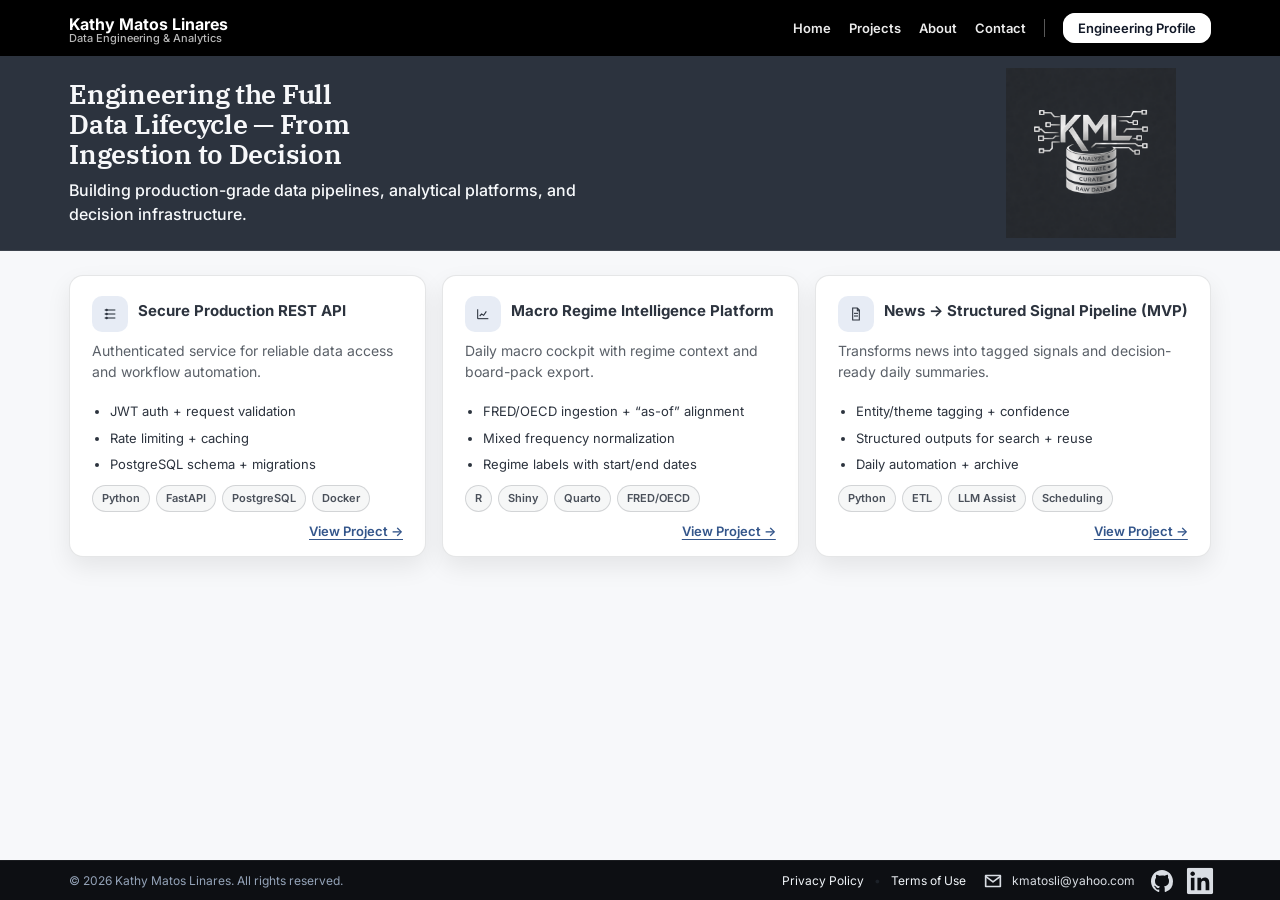
==== commit 6edab52c: "site: refine portfolio layout, update project cards, and add decision infrastructure visuals" ====
--- a/index.html
+++ b/index.html
@@ -37,10 +37,9 @@
     <link rel="stylesheet" href="css/components/project.css" />
     <!-- REMOVED: tabs.css (tabs/pills are removed from homepage) -->
     <link rel="stylesheet" href="css/components/ui.css" />
-    <link rel="stylesheet" href="css/contact.css" />
+
     <link rel="stylesheet" href="css/pages.css" />
     <link rel="stylesheet" href="css/responsive.css" />
-    <link rel="stylesheet" href="css/resume.css" />
   </head>
 
   <body class="page-home">
--- a/css/layout.css
+++ b/css/layout.css
@@ -1,3 +1,6 @@
+Layout · CSS
+Copy
+
 /* ============================================================
    FILE: layout.css
    PURPOSE:
@@ -5,25 +8,13 @@
    - Header normal flow
    - Footer fixed to bottom
    - Main fills remaining space safely (reserves footer height)
-   - Does NOT own component “look” (colors, typography, buttons, etc.)
+   - Does NOT own component "look" (colors, typography, buttons, etc.)
    ============================================================ */
-
-/* ============================================================
-   TOC (search tokens):
-   - Tokens: :root
-   - Container: .container
-   - Header layout: .site-header .header-inner
-   - Main layout: main
-   - Hero layout: .hero-inner
-   - Panels layout: .home-panels .home-panels-inner .tabpanels
-   - Projects layout: .projects-grid .project.card
-   - Footer layout: .site-footer
-   ============================================================ */
-
+ 
 /* =========================
    Tokens
    ========================= */
-
+ 
 :root {
   --header-h: 64px;
   --footer-h: 44px;
@@ -31,7 +22,6 @@
 
 /* =========================
    Global container
-   - Single source of truth for header/footer alignment
    ========================= */
 
 .container {
@@ -57,8 +47,7 @@
 }
 
 /* =========================
-   Main (viewport fit + footer-safe)
-   - Footer is fixed, so reserve space with padding-bottom
+   Main (default — allow scroll)
    ========================= */
 
 main {
@@ -80,7 +69,6 @@
 
 /* =========================
    Panels containment
-   - Prevent parent containers from forcing extra height
    ========================= */
 
 .home-panels-inner,
@@ -90,7 +78,6 @@
 
 /* =========================
    Projects layout
-   - Prevent cards from stretching taller than content
    ========================= */
 
 .projects-grid {
@@ -119,17 +106,17 @@
 }
 
 /* ============================================================
-   Desktop/Laptop: strict no-scroll landing page (fits 100vh)
-   - Mobile/tablet scroll remains allowed via responsive.css
+   Desktop: strict no-scroll landing page (fits 100vh)
+   Exceptions for long-form pages are inside this block.
    ============================================================ */
 @media (min-width: 901px) {
+  /* Default: no-scroll for homepage */
   html,
   body {
     height: 100%;
     overflow: hidden;
   }
 
-  /* Reduce chrome height slightly for smaller laptops */
   :root {
     --header-h: 56px;
     --footer-h: 40px;
@@ -151,12 +138,10 @@
     min-height: var(--header-h);
   }
 
-  /* Hero remains content-sized */
   .hero {
     flex: 0 0 auto;
   }
 
-  /* Panels absorb remaining height */
   .home-panels {
     flex: 1;
     min-height: 0;
@@ -169,74 +154,137 @@
     min-height: 0;
   }
 
-  /* Tabs do not grow */
   .tabs {
     flex: 0 0 auto;
   }
 
-  /* Projects row fills leftover height */
   .projects-grid {
     flex: 1;
     min-height: 0;
-    align-items: stretch;
+    align-items: flex-start;
   }
 
   .project.card {
     align-self: stretch;
+    height: auto;
+  }
+
+  /* Homepage: equal height cards using grid rows */
+  .page-home .projects-grid {
+    display: grid;
+    grid-template-columns: repeat(3, 1fr);
+    align-items: start;
+    flex: unset;
+    gap: 16px;
+  }
+
+  .page-home .project.card {
     height: 100%;
+    align-self: stretch;
   }
 
   .site-footer {
     height: var(--footer-h);
   }
 
-
-   /* ============================================================
-     PROJECTS PAGE ONLY: allow scroll
-     ============================================================ */
-
-  /* allow the document to scroll on projects */
+  /* ============================================================
+     PROJECTS PAGE — allow scroll
+     ============================================================ */
   .page-projects {
     overflow-y: auto;
   }
 
-  /* make main a normal block container so content can extend */
   .page-projects main {
     height: auto;
     overflow: visible;
     display: block;
     min-height: 0;
-    padding-bottom: calc(var(--footer-h) + 24px); /* prevents last cards hiding behind fixed footer */
-  }
-
-  /* projects grid should wrap onto new rows */
+    padding-bottom: calc(var(--footer-h) + 24px);
+  }
+
   .page-projects .projects-grid {
-    flex: initial;          /* neutralize the flex-fill rules */
+    flex: initial;
     min-height: initial;
     align-items: flex-start;
-    flex-wrap: wrap;        /* IMPORTANT: allows additional cards to wrap */
+    flex-wrap: wrap;
   }
 
   .page-projects .project.card {
     height: auto;
     align-self: flex-start;
-}
-
+  }
+
+  /* ============================================================
+     CONTACT PAGE — allow scroll
+     ============================================================ */
+  .page-contact {
+    overflow-y: auto;
+  }
+
+  .page-contact main {
+    height: auto;
+    overflow: visible;
+    display: block;
+    min-height: 0;
+    padding-bottom: calc(var(--footer-h) + 24px);
+  }
+
+  /* ============================================================
+     ABOUT PAGE — allow scroll
+     Must be inside this media block to override html/body above
+     ============================================================ */
+  html:has(body.page-about) {
+    height: auto !important;
+    overflow-y: auto !important;
+  }
+
+  body.page-about {
+    height: auto !important;
+    overflow-y: auto !important;
+  }
+
+  body.page-about main {
+    height: auto !important;
+    overflow: visible !important;
+    display: block !important;
+    min-height: 0;
+    padding-bottom: calc(var(--footer-h) + 24px);
+  }
+
+  /* ============================================================
+     RESUME PAGE — allow scroll
+     ============================================================ */
+  html:has(body.page-resume) {
+    height: auto !important;
+    overflow-y: auto !important;
+  }
+
+  body.page-resume {
+    height: auto !important;
+    overflow-y: auto !important;
+  }
+
+  body.page-resume main {
+    height: auto !important;
+    overflow: visible !important;
+    display: block !important;
+    min-height: 0;
+    padding-bottom: calc(var(--footer-h) + 24px);
+  }
+}
 
 /* ============================================================
-   ABOUT PAGE ONLY: allow scroll
+   Mobile fallback — about and resume scroll at all sizes
    ============================================================ */
-
-/* allow the document to scroll on about */
-.page-about {
+.page-about,
+.page-resume {
   overflow-y: auto;
 }
 
-/* make main a normal block container so content can extend */
-.page-about main {
+.page-about main,
+.page-resume main {
   height: auto;
   overflow: visible;
   display: block;
-  min-height: 0;
-  padding-bottom: calc(var(--footer-h) + 24px); /* keeps content above fixed footer */
-}+  padding-bottom: calc(var(--footer-h, 44px) + 24px);
+}
--- a/css/components/project.css
+++ b/css/components/project.css
@@ -1,11 +1,11 @@
 /* ============================================================
    FILE: project.css
-   PURPOSE:
-   - Make cards compact
-   - Remove excess bottom whitespace
-   - Keep original font sizes
-   - Fix: remove stretching + tighten CTA + make tags readable on white cards
-   - NEW: Pin CTA bottom-right without adding height
+   CHANGES FROM ORIGINAL:
+   - Increased card padding so cards feel bigger
+   - Increased padding-bottom to 48px so absolute CTA never
+     overlaps tags regardless of how many tags there are
+   - Slightly larger typography for better readability
+   - All other rules preserved exactly
    ============================================================ */
 
 /* =========================
@@ -22,13 +22,13 @@
     border-color 0.18s ease;
   box-shadow: 0 10px 24px rgba(0, 0, 0, 0.08);
 
-  padding: 16px;
+  padding: 20px;
   align-self: flex-start;
   overflow: visible;
   height: auto;
   min-height: 0;
 
-  /* NEW: anchor the absolute CTA */
+  /* anchor the absolute CTA */
   position: relative;
 }
 
@@ -64,23 +64,20 @@
 
 /* =========================
    Card header row (icon + title)
-   - saves vertical space by placing title beside icon
    ========================= */
 
 .project-head {
   display: flex;
   align-items: center;
   gap: 10px;
-  margin: 0 0 6px 0; /* replaces stacked spacing */
-}
-
-/* remove bottom margin when icon sits in the header row */
+  margin: 0 0 8px 0;
+}
+
 .project-head .project-icon {
   margin: 0;
   flex: 0 0 auto;
 }
 
-/* keep titles on one line to save height (ellipsis allowed) */
 .project-head .project-title {
   margin: 0;
   white-space: nowrap;
@@ -90,21 +87,21 @@
 }
 
 /* =========================
-   Typography (UNCHANGED)
+   Typography
    ========================= */
 
 .project-title {
   font-family: var(--font-sans);
   font-weight: 700;
-  font-size: 14px;
+  font-size: 15px;
   margin: 0 0 6px 0;
   color: var(--k-ink);
 }
 
 .project-identity {
   font-family: var(--font-sans);
-  font-size: 13px;
-  line-height: 1.35;
+  font-size: 14px;
+  line-height: 1.45;
   margin: 0 0 8px 0;
   color: rgba(44, 51, 62, 0.78);
 }
@@ -114,11 +111,10 @@
    ========================= */
 
 .project-highlights {
-  margin: 0;
+  margin: 10px 0 0 0;
   padding-left: 16px;
-  font-size: 16px;
-  line-height: 1.55;
-  margin-top: 12px;
+  font-size: 13px;
+  line-height: 1.5;
 }
 
 .project-highlights li {
@@ -137,28 +133,24 @@
   list-style: none;
   display: flex;
   flex-wrap: wrap;
-  gap: 4px;
-  margin: 6px 0 0 0;
+  gap: 6px;
+  margin: 10px 0 0 0;
   padding: 0;
 }
 
-/* REMOVE BOTTOM WHITESPACE */
 .project-tags:last-child {
   margin-bottom: 0;
 }
 
-/* Prevent margin collapse from last child */
 .project.card > *:last-child {
   margin-bottom: 0;
 }
 
-/* your existing size rule */
 .project-tags .tag {
-  font-size: 10px;
-  padding: 0;
-}
-
-/* FIX: tags were inheriting global white-on-transparent styles (ui.css) */
+  font-size: 11px;
+  padding: 4px 8px;
+}
+
 .project.card .tag {
   color: rgba(44, 51, 62, 0.85);
   border: 1px solid rgba(44, 51, 62, 0.18);
@@ -166,21 +158,16 @@
 }
 
 /* ============================================================
-   HARD OVERRIDES (wins against ui.css / global .card rules)
-   - removes bottom whitespace
-   - prevents flex "space-between" stretch
-   - NEW: reserve space for bottom-right CTA
+   HARD OVERRIDES
    ============================================================ */
 
 .project.card {
+  min-height: 0 !important;
+  display: flex !important;
+  flex-direction: column !important;
+  padding-bottom: 18px !important;
   height: auto !important;
-  min-height: 0 !important;
-  display: block !important;
-
-  /* IMPORTANT:
-     This used to be 14px !important which prevents CTA pinning.
-     We reserve space so CTA doesn't overlap tags. */
-  padding-bottom: 42px !important;
+  align-self: stretch !important;
 }
 
 .project.card > *:last-child {
@@ -198,66 +185,66 @@
 }
 
 /* ============================================================
-   Desktop/Laptop: compact cards WITHOUT stretching height
+   Desktop: slightly more generous sizing
    ============================================================ */
 
 @media (min-width: 901px) {
   .project.card {
-    padding: 14px 16px !important; /* slightly tighter */
-    padding-bottom: 42px !important; /* keep CTA reserve */
-    display: block !important;
+    padding: 20px 22px !important;
+    padding-bottom: 18px !important;
+    display: flex !important;
+    flex-direction: column !important;
     height: auto !important;
     min-height: 0 !important;
-  }
-
-  /* keep project-head spacing tight on desktop */
+    align-self: stretch !important;
+  }
+
   .project-head {
+    margin-bottom: 8px !important;
+  }
+
+  .project-title {
+    font-size: 15px !important;
     margin-bottom: 6px !important;
   }
 
-  /* ensure the default bottom margin doesn't re-add height */
-  .project-title {
-    margin-bottom: 6px !important;
-  }
-
   .project-identity {
-    line-height: 1.45 !important;
-    margin-bottom: 8px !important;
+    font-size: 14px !important;
+    line-height: 1.5 !important;
+    margin-bottom: 10px !important;
   }
 
   .project-highlights {
-    margin: 8px 0 0 0;
+    margin: 10px 0 0 0;
     padding-left: 18px;
-    line-height: 1.4;
-  }
-
-  .project-highlights li {
-    margin: 0;
+    font-size: 13px;
+    line-height: 1.5;
   }
 
   .project-highlights li + li {
-    margin-top: 6px !important;
+    margin-top: 7px !important;
   }
 
   .project-tags {
-    margin-top: 8px !important;
-    gap: 8px !important;
+    margin-top: 10px !important;
+    gap: 6px !important;
   }
 
   .project-tags .tag {
     font-size: 11px !important;
-    padding: 4px 8px !important;
-  }
-}
-
-/* =========================
-   CTA
-   - NEW: bottom-right pinned, does not add whitespace
+    padding: 4px 9px !important;
+  }
+}
+
+/* =========================
+   CTA — normal flow after tags
+   margin-top: auto pushes it to bottom when card is flex column
    ========================= */
 
 .project-cta {
-  display: inline-block;
-  margin-top: 0; /* remove flow spacing */
+  display: block;
+  margin-top: auto;
+  padding-top: 12px;
   font-family: var(--font-sans);
   font-weight: 600;
   font-size: 13px;
@@ -265,12 +252,9 @@
   color: var(--k-blue-1);
   text-decoration: underline;
   text-underline-offset: 3px;
-
-  /* pin bottom-right inside the card */
-  position: absolute;
-  right: 14px;
-  bottom: 12px;
+  position: static;
   white-space: nowrap;
+  text-align: right;
 }
 
 .project-cta:hover {
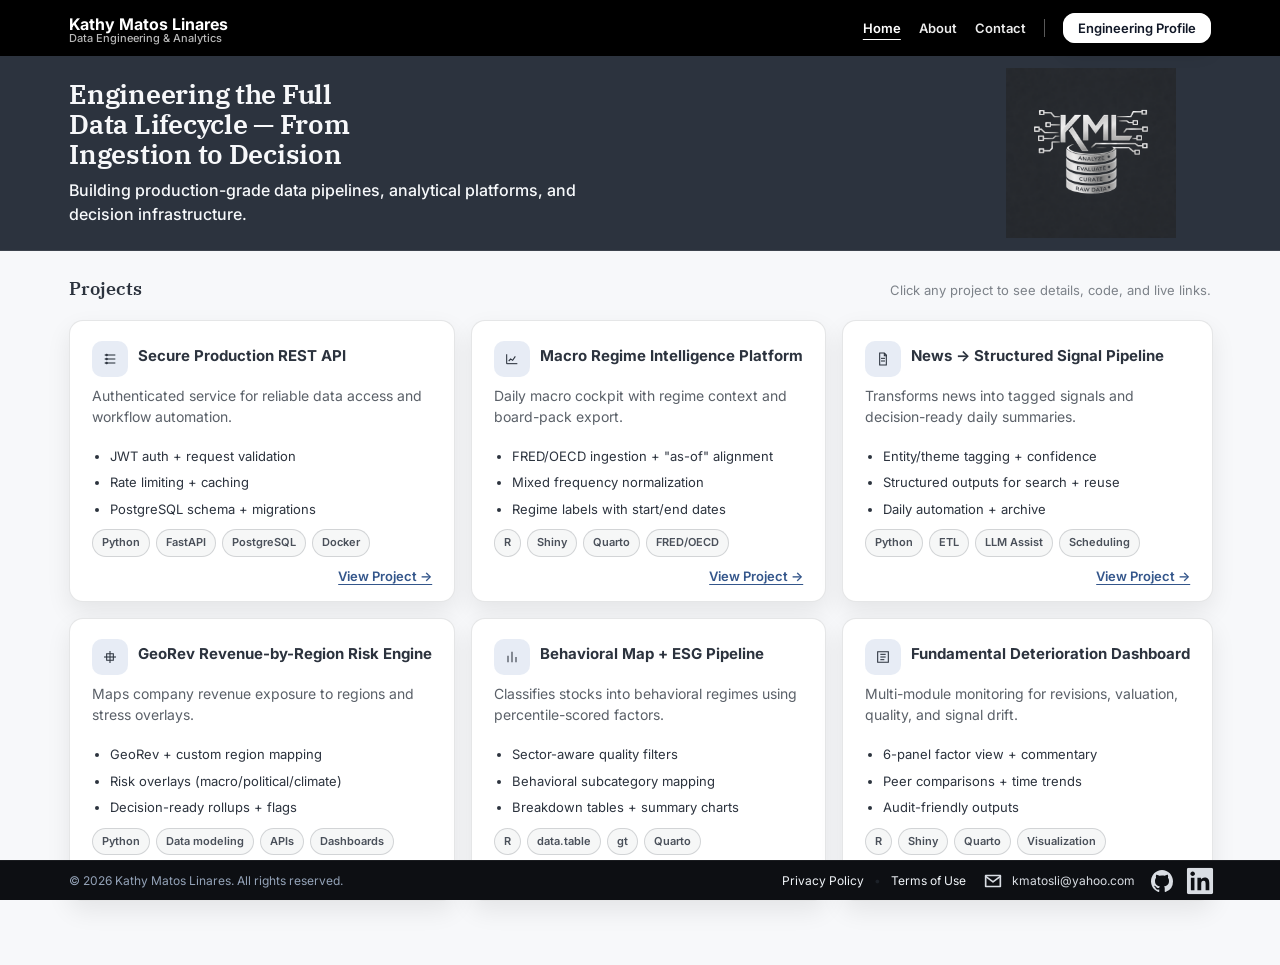
==== commit 43d13dd1: "feat(contact): redesign with form hero, core strengths, arsenal table" ====
--- a/index.html
+++ b/index.html
@@ -1,26 +1,14 @@
 <!doctype html>
 <html lang="en">
   <head>
-    <!-- ============================================================
-       KML — Landing Page (index.html)
-       What this file does:
-       - Defines the semantic HTML structure for the landing page
-       - Includes required sections: Nav, Hero, Projects, Footer
-       - Provides hooks for CSS + JS (hamburger menu, layout, components)
-       Notes:
-       - Styling lives in /css/*.css (linked below)
-       - Interactions live in /js/*.js (linked below)
-       ============================================================ -->
     <meta charset="UTF-8" />
     <meta name="viewport" content="width=device-width, initial-scale=1.0" />
     <meta
       name="description"
       content="Portfolio landing page showcasing data engineering, analytics infrastructure, and quantitative systems."
     />
-
     <title>Kathy Matos Linares | Data Engineering & Analytics</title>
 
-    <!-- # ---- CSS (no styling here; just hooks) ---- -->
     <link rel="preconnect" href="https://fonts.googleapis.com" />
     <link rel="preconnect" href="https://fonts.gstatic.com" crossorigin />
     <link
@@ -30,26 +18,288 @@
 
     <link rel="stylesheet" href="css/base.css" />
     <link rel="stylesheet" href="css/layout.css" />
-    <link rel="stylesheet" href="css/components/architecture.css" />
     <link rel="stylesheet" href="css/components/footer.css" />
     <link rel="stylesheet" href="css/components/header.css" />
     <link rel="stylesheet" href="css/components/hero.css" />
     <link rel="stylesheet" href="css/components/project.css" />
-    <!-- REMOVED: tabs.css (tabs/pills are removed from homepage) -->
     <link rel="stylesheet" href="css/components/ui.css" />
-
     <link rel="stylesheet" href="css/pages.css" />
     <link rel="stylesheet" href="css/responsive.css" />
+
+    <style>
+      /* ============================================================
+         PROJECTS SECTION HEADING
+         ============================================================ */
+      .projects-heading {
+        display: flex;
+        align-items: baseline;
+        justify-content: space-between;
+        margin-bottom: 16px;
+      }
+
+      .projects-heading h2 {
+        font-family: var(--font-serif);
+        font-weight: 600;
+        font-size: 18px;
+        color: var(--k-ink);
+        margin: 0;
+      }
+
+      .projects-heading p {
+        font-family: var(--font-sans);
+        font-size: 13px;
+        color: rgba(44, 51, 62, 0.6);
+        margin: 0;
+      }
+
+      /* ============================================================
+         PROJECTS GRID — 3 columns, wraps to 2 rows for 6 cards
+         ============================================================ */
+      .projects-grid {
+        display: grid;
+        grid-template-columns: repeat(3, minmax(0, 1fr));
+        gap: 14px;
+        align-items: start;
+      }
+
+      @media (max-width: 900px) {
+        .projects-grid {
+          grid-template-columns: repeat(2, minmax(0, 1fr));
+        }
+      }
+
+      @media (max-width: 600px) {
+        .projects-grid {
+          grid-template-columns: 1fr;
+        }
+      }
+
+      /* ============================================================
+         MODAL OVERLAY
+         ============================================================ */
+      .modal-overlay {
+        position: fixed;
+        inset: 0;
+        background: rgba(0, 0, 0, 0.55);
+        z-index: 1000;
+        display: flex;
+        align-items: center;
+        justify-content: center;
+        padding: 24px;
+        opacity: 0;
+        pointer-events: none;
+        transition: opacity 0.2s ease;
+      }
+
+      .modal-overlay.is-open {
+        opacity: 1;
+        pointer-events: all;
+      }
+
+      .modal {
+        background: #fff;
+        border-radius: 20px;
+        width: 100%;
+        max-width: 640px;
+        max-height: 90vh;
+        overflow-y: auto;
+        box-shadow: 0 24px 64px rgba(0, 0, 0, 0.22);
+        transform: translateY(12px);
+        transition: transform 0.22s ease;
+      }
+
+      .modal-overlay.is-open .modal {
+        transform: translateY(0);
+      }
+
+      /* Modal image placeholder */
+      .modal-img {
+        width: 100%;
+        height: 200px;
+        object-fit: cover;
+        border-radius: 20px 20px 0 0;
+        display: block;
+        background: linear-gradient(135deg, #2c333e 0%, #34568b 100%);
+      }
+
+      .modal-img-placeholder {
+        width: 100%;
+        height: 200px;
+        border-radius: 20px 20px 0 0;
+        background: linear-gradient(135deg, #2c333e 0%, #34568b 100%);
+        display: flex;
+        align-items: center;
+        justify-content: center;
+        color: rgba(255, 255, 255, 0.4);
+        font-family: var(--font-sans);
+        font-size: 13px;
+      }
+
+      .modal-body {
+        padding: 24px;
+      }
+
+      .modal-title {
+        font-family: var(--font-serif);
+        font-weight: 600;
+        font-size: 20px;
+        color: var(--k-ink);
+        margin: 0 0 8px 0;
+        line-height: 1.2;
+      }
+
+      .modal-stack {
+        font-family: var(--font-sans);
+        font-size: 12px;
+        color: rgba(44, 51, 62, 0.55);
+        margin: 0 0 14px 0;
+      }
+
+      .modal-desc {
+        font-family: var(--font-sans);
+        font-size: 14px;
+        line-height: 1.65;
+        color: rgba(44, 51, 62, 0.82);
+        margin: 0 0 16px 0;
+      }
+
+      .modal-highlights {
+        padding-left: 18px;
+        margin: 0 0 20px 0;
+        font-family: var(--font-sans);
+        font-size: 13px;
+        line-height: 1.6;
+        color: rgba(44, 51, 62, 0.78);
+      }
+
+      .modal-highlights li + li {
+        margin-top: 6px;
+      }
+
+      .modal-actions {
+        display: flex;
+        gap: 10px;
+        flex-wrap: wrap;
+        margin-bottom: 20px;
+      }
+
+      .modal-btn {
+        display: inline-flex;
+        align-items: center;
+        gap: 6px;
+        padding: 9px 16px;
+        border-radius: 10px;
+        font-family: var(--font-sans);
+        font-weight: 600;
+        font-size: 13px;
+        text-decoration: none;
+        transition:
+          opacity 0.15s ease,
+          transform 0.15s ease;
+      }
+
+      .modal-btn:hover {
+        opacity: 0.88;
+        transform: translateY(-1px);
+      }
+
+      .modal-btn--github {
+        background: var(--k-ink);
+        color: #fff;
+      }
+
+      .modal-btn--app {
+        background: var(--k-blue-1);
+        color: #fff;
+      }
+
+      .modal-btn--disabled {
+        background: rgba(44, 51, 62, 0.08);
+        color: rgba(44, 51, 62, 0.45);
+        cursor: default;
+        pointer-events: none;
+      }
+
+      .modal-close {
+        display: block;
+        width: 100%;
+        padding: 10px;
+        border: 1px solid rgba(44, 51, 62, 0.14);
+        border-radius: 10px;
+        background: transparent;
+        font-family: var(--font-sans);
+        font-size: 13px;
+        font-weight: 600;
+        color: rgba(44, 51, 62, 0.65);
+        cursor: pointer;
+        transition: background 0.15s ease;
+      }
+
+      .modal-close:hover {
+        background: rgba(44, 51, 62, 0.05);
+      }
+
+      /* Card cursor pointer to signal clickable */
+      .project.card {
+        cursor: pointer;
+      }
+
+      .project.card:focus-visible {
+        outline: 2px solid var(--k-blue-1);
+        outline-offset: 3px;
+      }
+
+      /* ============================================================
+         DESKTOP SCROLL OVERRIDE
+         layout.css locks html/body overflow:hidden for the original
+         single-screen 3-card homepage. With 6 cards in 2 rows the
+         page must scroll. Same pattern used on about and resume pages.
+         Safe because this <style> block only loads on index.html.
+      ============================================================ */
+      @media (min-width: 901px) {
+        html {
+          overflow-y: auto !important;
+          height: auto !important;
+        }
+
+        body.page-home {
+          overflow-y: auto !important;
+          height: auto !important;
+        }
+
+        body.page-home main {
+          height: auto !important;
+          overflow: visible !important;
+          display: block !important;
+          padding-bottom: calc(var(--footer-h) + 24px);
+        }
+
+        body.page-home .home-panels {
+          flex: unset !important;
+          min-height: unset !important;
+          overflow: visible !important;
+        }
+
+        body.page-home .home-panels-inner {
+          height: auto !important;
+          display: block !important;
+        }
+
+        body.page-home .projects-grid {
+          flex: unset !important;
+          min-height: unset !important;
+          align-items: start !important;
+        }
+
+        body.page-home .project.card {
+          height: auto !important;
+          align-self: start !important;
+        }
+      }
+    </style>
   </head>
 
   <body class="page-home">
-    <!-- ============================================================
-       # ---- Header + Navigation Bar (Required) ----
-       Requirements:
-       - Uses <nav>, <ul>, <li>, <a>
-       - Includes at least 4 links: Home, About, Projects, Contact
-       ============================================================ -->
-
     <header class="site-header" role="banner">
       <nav class="container header-inner" aria-label="Primary Navigation">
         <div class="brand">
@@ -60,13 +310,10 @@
         </div>
 
         <ul class="navlinks">
-          <li><a href="index.html">Home</a></li>
-          <li><a href="projects.html">Projects</a></li>
+          <li><a href="index.html" aria-current="page">Home</a></li>
           <li><a href="about.html">About</a></li>
           <li><a href="contact.html">Contact</a></li>
-
           <li class="nav-divider" aria-hidden="true"></li>
-
           <li>
             <a class="navlink--resume" href="resume.html"
               >Engineering Profile</a
@@ -76,44 +323,50 @@
       </nav>
     </header>
 
-    <!-- ============================================================
-       # ---- Main Content ----
-       ============================================================ -->
     <main>
-      <!-- ============================================================
-         # ---- Hero Section (Required) ----
-         ============================================================ -->
+      <!-- Hero -->
       <section class="hero" aria-label="Introduction">
         <div class="container hero-inner">
           <div class="hero-text">
             <h1 class="hero-title">
               Engineering the Full Data Lifecycle — From Ingestion to Decision
             </h1>
-
             <p class="hero-subtitle">
               Building production-grade data pipelines, analytical platforms,
               and decision infrastructure.
             </p>
           </div>
-
           <div class="hero-visual" aria-label="Logo">
             <img
               class="hero-logo"
               src="assets/images/kml_logo.png"
-              alt="Kathy Matos logo"
+              alt="Kathy Matos Linares logo"
             />
           </div>
         </div>
       </section>
 
-      <!-- ============================================================
-         # ---- Flagship Systems (No Tabs/Pills) ----
-         ============================================================ -->
-      <section class="home-panels" aria-label="Homepage Panels">
+      <!-- Projects -->
+      <section class="home-panels" aria-label="Projects">
         <div class="container home-panels-inner">
+          <div class="projects-heading">
+            <h2>Projects</h2>
+            <p>Click any project to see details, code, and live links.</p>
+          </div>
+
           <div class="projects-grid">
-            <!-- Card 1 -->
-            <article class="project card">
+            <!-- Card 1: REST API -->
+            <article
+              class="project card"
+              role="button"
+              tabindex="0"
+              aria-label="View Secure Production REST API details"
+              onclick="openModal('api')"
+              onkeydown="
+                if (event.key === 'Enter' || event.key === ' ')
+                  openModal('api');
+              "
+            >
               <div class="project-head">
                 <div class="project-icon" aria-hidden="true">
                   <svg viewBox="0 0 24 24">
@@ -125,33 +378,38 @@
                     <circle cx="7" cy="18" r="1"></circle>
                   </svg>
                 </div>
-
                 <h3 class="project-title">Secure Production REST API</h3>
               </div>
-
               <p class="project-identity">
                 Authenticated service for reliable data access and workflow
                 automation.
               </p>
-
               <ul class="project-highlights">
                 <li>JWT auth + request validation</li>
                 <li>Rate limiting + caching</li>
                 <li>PostgreSQL schema + migrations</li>
               </ul>
-
               <ul class="project-tags" aria-label="Tech stack">
                 <li class="tag">Python</li>
                 <li class="tag">FastAPI</li>
                 <li class="tag">PostgreSQL</li>
                 <li class="tag">Docker</li>
               </ul>
-
-              <a class="project-cta" href="projects.html">View Project →</a>
+              <span class="project-cta">View Project →</span>
             </article>
 
-            <!-- Card 2 -->
-            <article class="project card">
+            <!-- Card 2: Macro Dashboard -->
+            <article
+              class="project card"
+              role="button"
+              tabindex="0"
+              aria-label="View Macro Regime Intelligence Platform details"
+              onclick="openModal('macro')"
+              onkeydown="
+                if (event.key === 'Enter' || event.key === ' ')
+                  openModal('macro');
+              "
+            >
               <div class="project-head">
                 <div class="project-icon" aria-hidden="true">
                   <svg viewBox="0 0 24 24">
@@ -160,34 +418,39 @@
                     <path d="M7 15l3-3 3 2 4-6"></path>
                   </svg>
                 </div>
-
                 <h3 class="project-title">
                   Macro Regime Intelligence Platform
                 </h3>
               </div>
-
               <p class="project-identity">
                 Daily macro cockpit with regime context and board-pack export.
               </p>
-
               <ul class="project-highlights">
-                <li>FRED/OECD ingestion + “as-of” alignment</li>
+                <li>FRED/OECD ingestion + "as-of" alignment</li>
                 <li>Mixed frequency normalization</li>
                 <li>Regime labels with start/end dates</li>
               </ul>
-
               <ul class="project-tags" aria-label="Tech stack">
                 <li class="tag">R</li>
                 <li class="tag">Shiny</li>
                 <li class="tag">Quarto</li>
                 <li class="tag">FRED/OECD</li>
               </ul>
-
-              <a class="project-cta" href="projects.html">View Project →</a>
+              <span class="project-cta">View Project →</span>
             </article>
 
-            <!-- Card 3 -->
-            <article class="project card">
+            <!-- Card 3: Signal Pipeline -->
+            <article
+              class="project card"
+              role="button"
+              tabindex="0"
+              aria-label="View News Signal Pipeline details"
+              onclick="openModal('signal')"
+              onkeydown="
+                if (event.key === 'Enter' || event.key === ' ')
+                  openModal('signal');
+              "
+            >
               <div class="project-head">
                 <div class="project-icon" aria-hidden="true">
                   <svg viewBox="0 0 24 24">
@@ -197,31 +460,148 @@
                     <path d="M9 15h6"></path>
                   </svg>
                 </div>
-
-                <h3 class="project-title">
-                  News → Structured Signal Pipeline (MVP)
-                </h3>
+                <h3 class="project-title">News → Structured Signal Pipeline</h3>
               </div>
-
               <p class="project-identity">
                 Transforms news into tagged signals and decision-ready daily
                 summaries.
               </p>
-
               <ul class="project-highlights">
                 <li>Entity/theme tagging + confidence</li>
                 <li>Structured outputs for search + reuse</li>
                 <li>Daily automation + archive</li>
               </ul>
-
               <ul class="project-tags" aria-label="Tech stack">
                 <li class="tag">Python</li>
                 <li class="tag">ETL</li>
                 <li class="tag">LLM Assist</li>
                 <li class="tag">Scheduling</li>
               </ul>
-
-              <a class="project-cta" href="projects.html">View Project →</a>
+              <span class="project-cta">View Project →</span>
+            </article>
+
+            <!-- Card 4: GeoRev -->
+            <article
+              class="project card"
+              role="button"
+              tabindex="0"
+              aria-label="View GeoRev Risk Engine details"
+              onclick="openModal('georev')"
+              onkeydown="
+                if (event.key === 'Enter' || event.key === ' ')
+                  openModal('georev');
+              "
+            >
+              <div class="project-head">
+                <div class="project-icon" aria-hidden="true">
+                  <svg viewBox="0 0 24 24">
+                    <path d="M3 12h18"></path>
+                    <path d="M12 3v18"></path>
+                    <path d="M7 7h10v10H7z"></path>
+                  </svg>
+                </div>
+                <h3 class="project-title">
+                  GeoRev Revenue-by-Region Risk Engine
+                </h3>
+              </div>
+              <p class="project-identity">
+                Maps company revenue exposure to regions and stress overlays.
+              </p>
+              <ul class="project-highlights">
+                <li>GeoRev + custom region mapping</li>
+                <li>Risk overlays (macro/political/climate)</li>
+                <li>Decision-ready rollups + flags</li>
+              </ul>
+              <ul class="project-tags" aria-label="Tech stack">
+                <li class="tag">Python</li>
+                <li class="tag">Data modeling</li>
+                <li class="tag">APIs</li>
+                <li class="tag">Dashboards</li>
+              </ul>
+              <span class="project-cta">View Project →</span>
+            </article>
+
+            <!-- Card 5: ESG -->
+            <article
+              class="project card"
+              role="button"
+              tabindex="0"
+              aria-label="View Behavioral Map ESG Pipeline details"
+              onclick="openModal('esg')"
+              onkeydown="
+                if (event.key === 'Enter' || event.key === ' ')
+                  openModal('esg');
+              "
+            >
+              <div class="project-head">
+                <div class="project-icon" aria-hidden="true">
+                  <svg viewBox="0 0 24 24">
+                    <path d="M6 20V10"></path>
+                    <path d="M12 20V4"></path>
+                    <path d="M18 20v-8"></path>
+                  </svg>
+                </div>
+                <h3 class="project-title">Behavioral Map + ESG Pipeline</h3>
+              </div>
+              <p class="project-identity">
+                Classifies stocks into behavioral regimes using
+                percentile-scored factors.
+              </p>
+              <ul class="project-highlights">
+                <li>Sector-aware quality filters</li>
+                <li>Behavioral subcategory mapping</li>
+                <li>Breakdown tables + summary charts</li>
+              </ul>
+              <ul class="project-tags" aria-label="Tech stack">
+                <li class="tag">R</li>
+                <li class="tag">data.table</li>
+                <li class="tag">gt</li>
+                <li class="tag">Quarto</li>
+              </ul>
+              <span class="project-cta">View Project →</span>
+            </article>
+
+            <!-- Card 6: Deterioration Dashboard -->
+            <article
+              class="project card"
+              role="button"
+              tabindex="0"
+              aria-label="View Fundamental Deterioration Dashboard details"
+              onclick="openModal('deterioration')"
+              onkeydown="
+                if (event.key === 'Enter' || event.key === ' ')
+                  openModal('deterioration');
+              "
+            >
+              <div class="project-head">
+                <div class="project-icon" aria-hidden="true">
+                  <svg viewBox="0 0 24 24">
+                    <path d="M4 4h16v16H4z"></path>
+                    <path d="M8 8h8"></path>
+                    <path d="M8 12h8"></path>
+                    <path d="M8 16h6"></path>
+                  </svg>
+                </div>
+                <h3 class="project-title">
+                  Fundamental Deterioration Dashboard
+                </h3>
+              </div>
+              <p class="project-identity">
+                Multi-module monitoring for revisions, valuation, quality, and
+                signal drift.
+              </p>
+              <ul class="project-highlights">
+                <li>6-panel factor view + commentary</li>
+                <li>Peer comparisons + time trends</li>
+                <li>Audit-friendly outputs</li>
+              </ul>
+              <ul class="project-tags" aria-label="Tech stack">
+                <li class="tag">R</li>
+                <li class="tag">Shiny</li>
+                <li class="tag">Quarto</li>
+                <li class="tag">Visualization</li>
+              </ul>
+              <span class="project-cta">View Project →</span>
             </article>
           </div>
         </div>
@@ -229,28 +609,46 @@
     </main>
 
     <!-- ============================================================
-     # ---- Footer (Required)
-     FIXED STRUCTURE:
-     footer.site-footer
-       > .container
-         > .footer-inner (flex row wrapper)
-           > .footer-left
-           > .footer-right
-     ============================================================ -->
+         MODAL OVERLAY
+         One modal, content swapped by JS per project.
+         To add real links later: update the githubUrl and appUrl
+         values in the projects object in the <script> below.
+    ============================================================ -->
+    <div
+      class="modal-overlay"
+      id="modalOverlay"
+      role="dialog"
+      aria-modal="true"
+      aria-labelledby="modalTitle"
+      onclick="handleOverlayClick(event)"
+    >
+      <div class="modal" id="modal">
+        <div class="modal-img-placeholder" id="modalImgWrap">
+          <span>Screenshot coming soon</span>
+        </div>
+        <div class="modal-body">
+          <h2 class="modal-title" id="modalTitle"></h2>
+          <p class="modal-stack" id="modalStack"></p>
+          <p class="modal-desc" id="modalDesc"></p>
+          <ul class="modal-highlights" id="modalHighlights"></ul>
+          <div class="modal-actions" id="modalActions"></div>
+          <button class="modal-close" onclick="closeModal()">Close</button>
+        </div>
+      </div>
+    </div>
+
     <footer class="site-footer">
       <div class="container">
         <div class="footer-inner">
           <div class="footer-left">
             <p>© 2026 Kathy Matos Linares. All rights reserved.</p>
           </div>
-
           <div class="footer-right">
             <nav class="footer-legal" aria-label="Legal">
               <a class="footer-link" href="privacy.html">Privacy Policy</a>
               <span class="footer-dot" aria-hidden="true">•</span>
               <a class="footer-link" href="terms.html">Terms of Use</a>
             </nav>
-
             <a
               href="mailto:kmatosli@yahoo.com"
               class="email-link"
@@ -272,7 +670,6 @@
               </svg>
               <span>kmatosli@yahoo.com</span>
             </a>
-
             <a
               href="https://github.com/kmatosli"
               target="_blank"
@@ -288,21 +685,10 @@
                 aria-hidden="true"
               >
                 <path
-                  d="M12 2C6.477 2 2 6.596 2 12.253c0 4.524 2.865 8.363 6.839 9.717
-              .5.094.682-.22.682-.485 0-.24-.008-.874-.013-1.714-2.781.62-3.369-1.372-3.369-1.372
-              -.454-1.18-1.11-1.494-1.11-1.494-.907-.636.069-.623.069-.623
-              1.003.072 1.53 1.055 1.53 1.055.893 1.564 2.344 1.113 2.915.85
-              .09-.664.35-1.113.636-1.37-2.221-.26-4.555-1.138-4.555-5.063
-              0-1.118.39-2.032 1.029-2.748-.104-.262-.446-1.316.098-2.742
-              0 0 .84-.275 2.75 1.05a9.19 9.19 0 0 1 2.504-.35c.85.004 1.706.12 2.504.35
-              1.91-1.325 2.748-1.05 2.748-1.05.545 1.426.203 2.48.1 2.742
-              .64.716 1.028 1.63 1.028 2.748 0 3.934-2.338 4.8-4.566 5.055
-              .36.322.681.955.681 1.927 0 1.39-.012 2.512-.012 2.854
-              0 .268.18.584.688.485A10.27 10.27 0 0 0 22 12.253C22 6.596 17.523 2 12 2z"
+                  d="M12 2C6.477 2 2 6.596 2 12.253c0 4.524 2.865 8.363 6.839 9.717.5.094.682-.22.682-.485 0-.24-.008-.874-.013-1.714-2.781.62-3.369-1.372-3.369-1.372-.454-1.18-1.11-1.494-1.11-1.494-.907-.636.069-.623.069-.623 1.003.072 1.53 1.055 1.53 1.055.893 1.564 2.344 1.113 2.915.85.09-.664.35-1.113.636-1.37-2.221-.26-4.555-1.138-4.555-5.063 0-1.118.39-2.032 1.029-2.748-.104-.262-.446-1.316.098-2.742 0 0 .84-.275 2.75 1.05a9.19 9.19 0 0 1 2.504-.35c.85.004 1.706.12 2.504.35 1.91-1.325 2.748-1.05 2.748-1.05.545 1.426.203 2.48.1 2.742.64.716 1.028 1.63 1.028 2.748 0 3.934-2.338 4.8-4.566 5.055.36.322.681.955.681 1.927 0 1.39-.012 2.512-.012 2.854 0 .268.18.584.688.485A10.27 10.27 0 0 0 22 12.253C22 6.596 17.523 2 12 2z"
                 ></path>
               </svg>
             </a>
-
             <a
               href="https://www.linkedin.com/in/kathy-matos-070802/"
               target="_blank"
@@ -318,13 +704,7 @@
                 aria-hidden="true"
               >
                 <path
-                  d="M20.447 20.452H17.1v-5.569c0-1.328-.027-3.037-1.852-3.037
-              -1.853 0-2.136 1.445-2.136 2.939v5.667H9.655V9h3.214v1.561h.046
-              c.477-.9 1.637-1.85 3.37-1.85 3.401 0 4.167 2.37 4.167 5.455v6.286zM5.337 7.433
-              c-1.144 0-2.063-.926-2.063-2.065 0-1.138.92-2.063 2.063-2.063
-              1.14 0 2.064.925 2.064 2.063 0 1.139-.925 2.065-2.064 2.065zM6.956 20.452H3.717V9h3.239v11.452zM22.225 0H1.771
-              C.792 0 0 .774 0 1.727v20.545C0 23.227.792 24 1.771 24h20.451
-              C23.2 24 24 23.227 24 22.273V1.727C24 .774 23.2 0 22.222 0h.003z"
+                  d="M20.447 20.452H17.1v-5.569c0-1.328-.027-3.037-1.852-3.037-1.853 0-2.136 1.445-2.136 2.939v5.667H9.655V9h3.214v1.561h.046c.477-.9 1.637-1.85 3.37-1.85 3.401 0 4.167 2.37 4.167 5.455v6.286zM5.337 7.433c-1.144 0-2.063-.926-2.063-2.065 0-1.138.92-2.063 2.063-2.063 1.14 0 2.064.925 2.064 2.063 0 1.139-.925 2.065-2.064 2.065zM6.956 20.452H3.717V9h3.239v11.452zM22.225 0H1.771C.792 0 0 .774 0 1.727v20.545C0 23.227.792 24 1.771 24h20.451C23.2 24 24 23.227 24 22.273V1.727C24 .774 23.2 0 22.222 0h.003z"
                 ></path>
               </svg>
             </a>
@@ -332,5 +712,157 @@
         </div>
       </div>
     </footer>
+
+    <script>
+      // ============================================================
+      // PROJECT DATA
+      // To add real links: replace the '#' values with your URLs.
+      // To add a screenshot: replace the imgSrc null with a path
+      //   e.g. imgSrc: 'assets/images/api-screenshot.png'
+      // ============================================================
+      const projects = {
+        api: {
+          title: "Secure Production REST API",
+          stack: "Python · FastAPI · PostgreSQL · Docker · JWT",
+          desc: "An authenticated REST service built for reliable data access and workflow automation. Designed with production constraints in mind — rate limiting, request validation, and structured error handling keep the service stable under load.",
+          highlights: [
+            "JWT authentication + request validation on all endpoints",
+            "Rate limiting + response caching for performance",
+            "PostgreSQL schema with migrations for reproducible deployments",
+            "Containerized with Docker for consistent local and cloud environments",
+          ],
+          githubUrl: "#",
+          appUrl: null,
+          imgSrc: null,
+        },
+        macro: {
+          title: "Macro Regime Intelligence Platform",
+          stack: "R · Shiny · Quarto · FRED API · OECD API",
+          desc: "A daily macro cockpit that ingests economic data from FRED and OECD, normalizes across mixed frequencies, and classifies the current macro regime. Built for investment decision-making — outputs include regime labels with start/end dates and board-pack exports.",
+          highlights: [
+            'FRED + OECD ingestion with "as-of" date alignment',
+            "Mixed-frequency normalization across indicators",
+            "Regime classification with labeled start/end periods",
+            "Board-pack export for investment review meetings",
+          ],
+          githubUrl: "#",
+          appUrl: null,
+          imgSrc: null,
+        },
+        signal: {
+          title: "News → Structured Signal Pipeline",
+          stack: "Python · ETL · LLM-assisted tagging · Scheduling",
+          desc: "An automated pipeline that transforms raw news into structured, tagged signals. Entity and theme extraction with confidence scoring produces outputs that are searchable, reusable, and decision-ready — delivered on a daily schedule with a full archive.",
+          highlights: [
+            "Entity + theme tagging with confidence scores",
+            "Structured outputs designed for search and downstream reuse",
+            "Daily automation with archive for historical review",
+            "LLM-assisted classification for consistent signal quality",
+          ],
+          githubUrl: "#",
+          appUrl: null,
+          imgSrc: null,
+        },
+        georev: {
+          title: "GeoRev Revenue-by-Region Risk Engine",
+          stack: "Python · Data modeling · APIs · Dashboards",
+          desc: "Maps company revenue exposure to geographic regions and overlays macro, political, and climate risk signals. Produces decision-ready rollups and flags for portfolio risk review.",
+          highlights: [
+            "GeoRev data integration with custom region mapping",
+            "Risk overlays: macro, political, and climate signals",
+            "Decision-ready rollups with risk flags",
+            "Dashboard output for portfolio review workflows",
+          ],
+          githubUrl: "#",
+          appUrl: null,
+          imgSrc: null,
+        },
+        esg: {
+          title: "Behavioral Map + ESG Pipeline",
+          stack: "R · data.table · gt · Quarto",
+          desc: "Classifies equities into behavioral regimes using sector-aware, percentile-scored quality and ESG factors. Outputs breakdown tables, summary charts, and audit-ready Quarto reports.",
+          highlights: [
+            "Sector-aware percentile scoring for quality and ESG factors",
+            "Behavioral subcategory mapping across the equity universe",
+            "Breakdown tables + summary charts via gt and ggplot2",
+            "Audit-friendly Quarto report output",
+          ],
+          githubUrl: "#",
+          appUrl: null,
+          imgSrc: null,
+        },
+        deterioration: {
+          title: "Fundamental Deterioration Dashboard",
+          stack: "R · Shiny · Quarto · Visualization",
+          desc: "A multi-module monitoring system for tracking fundamental deterioration signals across revisions, valuation, quality, and factor drift. Designed for daily investment workflow use with peer comparisons and time-trend views.",
+          highlights: [
+            "6-panel factor view with inline commentary",
+            "Peer comparisons + time-trend analysis",
+            "Revision tracking + valuation and quality monitoring",
+            "Audit-friendly outputs for investment review",
+          ],
+          githubUrl: "#",
+          appUrl: null,
+          imgSrc: null,
+        },
+      };
+
+      // ============================================================
+      // MODAL LOGIC
+      // ============================================================
+      function openModal(id) {
+        const p = projects[id];
+        if (!p) return;
+
+        // Image or placeholder
+        const imgWrap = document.getElementById("modalImgWrap");
+        if (p.imgSrc) {
+          imgWrap.innerHTML = `<img class="modal-img" src="${p.imgSrc}" alt="${p.title} screenshot" />`;
+        } else {
+          imgWrap.innerHTML = `<div class="modal-img-placeholder"><span>Screenshot coming soon</span></div>`;
+        }
+
+        document.getElementById("modalTitle").textContent = p.title;
+        document.getElementById("modalStack").textContent = p.stack;
+        document.getElementById("modalDesc").textContent = p.desc;
+
+        // Highlights
+        const ul = document.getElementById("modalHighlights");
+        ul.innerHTML = p.highlights.map((h) => `<li>${h}</li>`).join("");
+
+        // Action buttons
+        const actions = document.getElementById("modalActions");
+        const githubBtn =
+          p.githubUrl && p.githubUrl !== "#"
+            ? `<a class="modal-btn modal-btn--github" href="${p.githubUrl}" target="_blank" rel="noreferrer">GitHub →</a>`
+            : `<span class="modal-btn modal-btn--disabled">GitHub — coming soon</span>`;
+        const appBtn = p.appUrl
+          ? `<a class="modal-btn modal-btn--app" href="${p.appUrl}" target="_blank" rel="noreferrer">Live App →</a>`
+          : `<span class="modal-btn modal-btn--disabled">Live App — coming soon</span>`;
+        actions.innerHTML = githubBtn + appBtn;
+
+        // Open
+        const overlay = document.getElementById("modalOverlay");
+        overlay.classList.add("is-open");
+        document.body.style.overflow = "hidden";
+
+        // Focus trap — focus close button
+        overlay.querySelector(".modal-close").focus();
+      }
+
+      function closeModal() {
+        document.getElementById("modalOverlay").classList.remove("is-open");
+        document.body.style.overflow = "";
+      }
+
+      function handleOverlayClick(e) {
+        if (e.target === document.getElementById("modalOverlay")) closeModal();
+      }
+
+      // Close on Escape key
+      document.addEventListener("keydown", function (e) {
+        if (e.key === "Escape") closeModal();
+      });
+    </script>
   </body>
 </html>
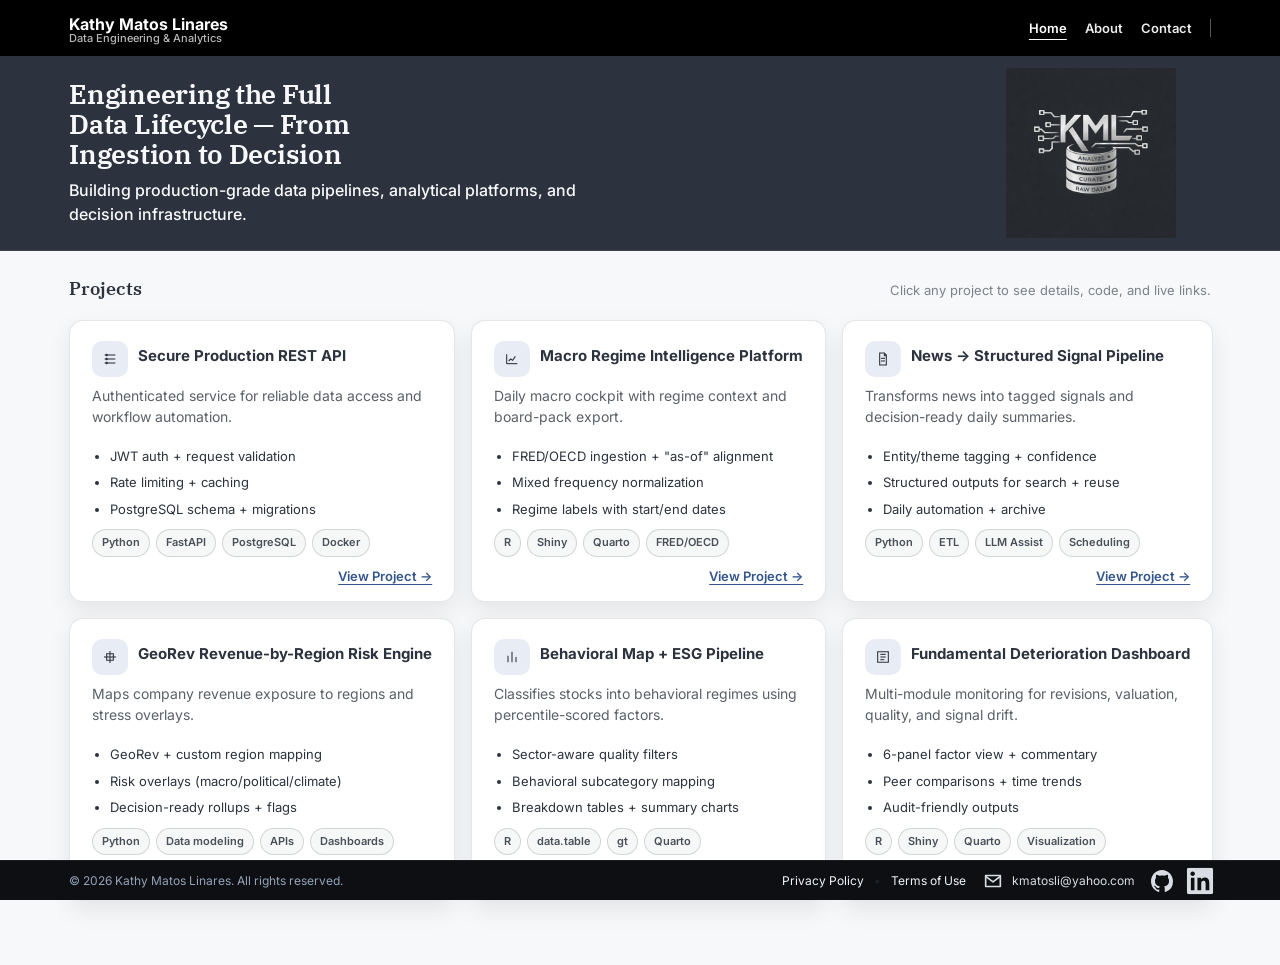
==== commit a36b0e9d: "fix(nav): remove Engineering Profile pill from index" ====
--- a/index.html
+++ b/index.html
@@ -314,11 +314,6 @@
           <li><a href="about.html">About</a></li>
           <li><a href="contact.html">Contact</a></li>
           <li class="nav-divider" aria-hidden="true"></li>
-          <li>
-            <a class="navlink--resume" href="resume.html"
-              >Engineering Profile</a
-            >
-          </li>
         </ul>
       </nav>
     </header>
